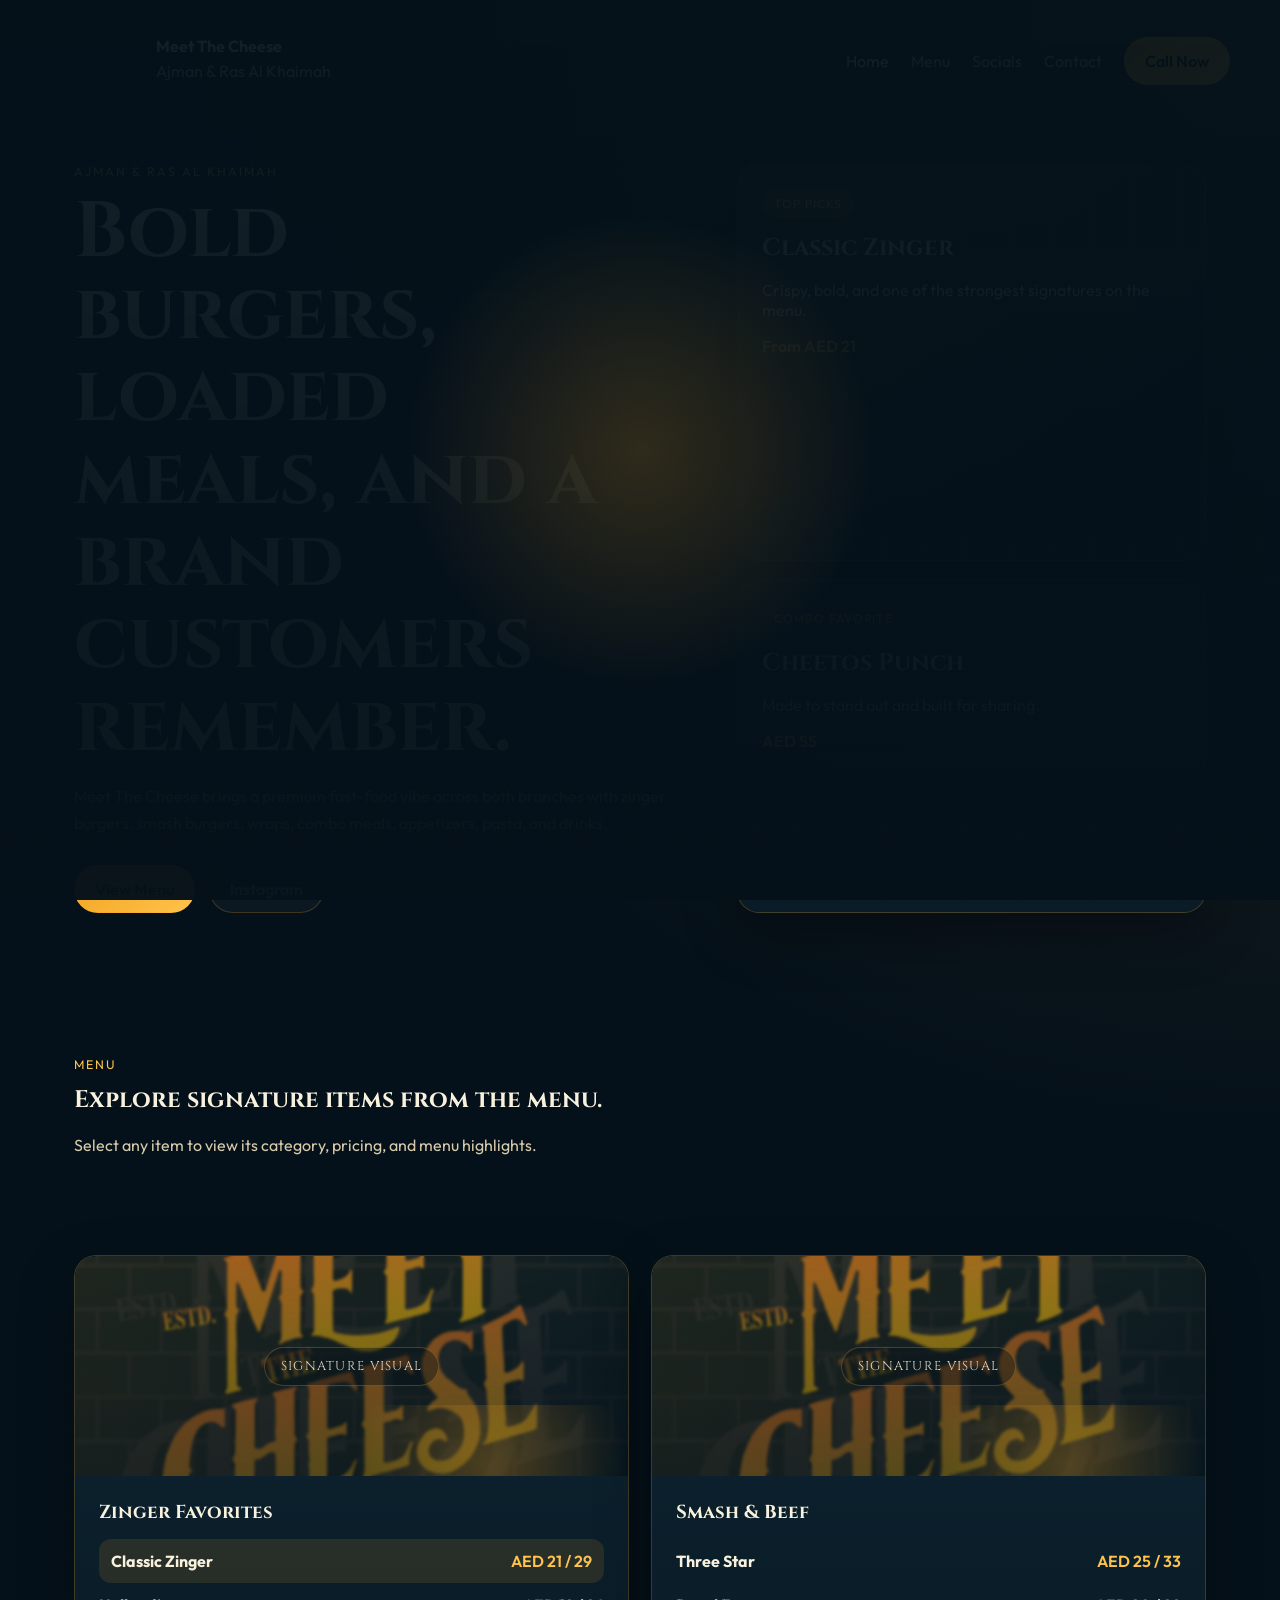
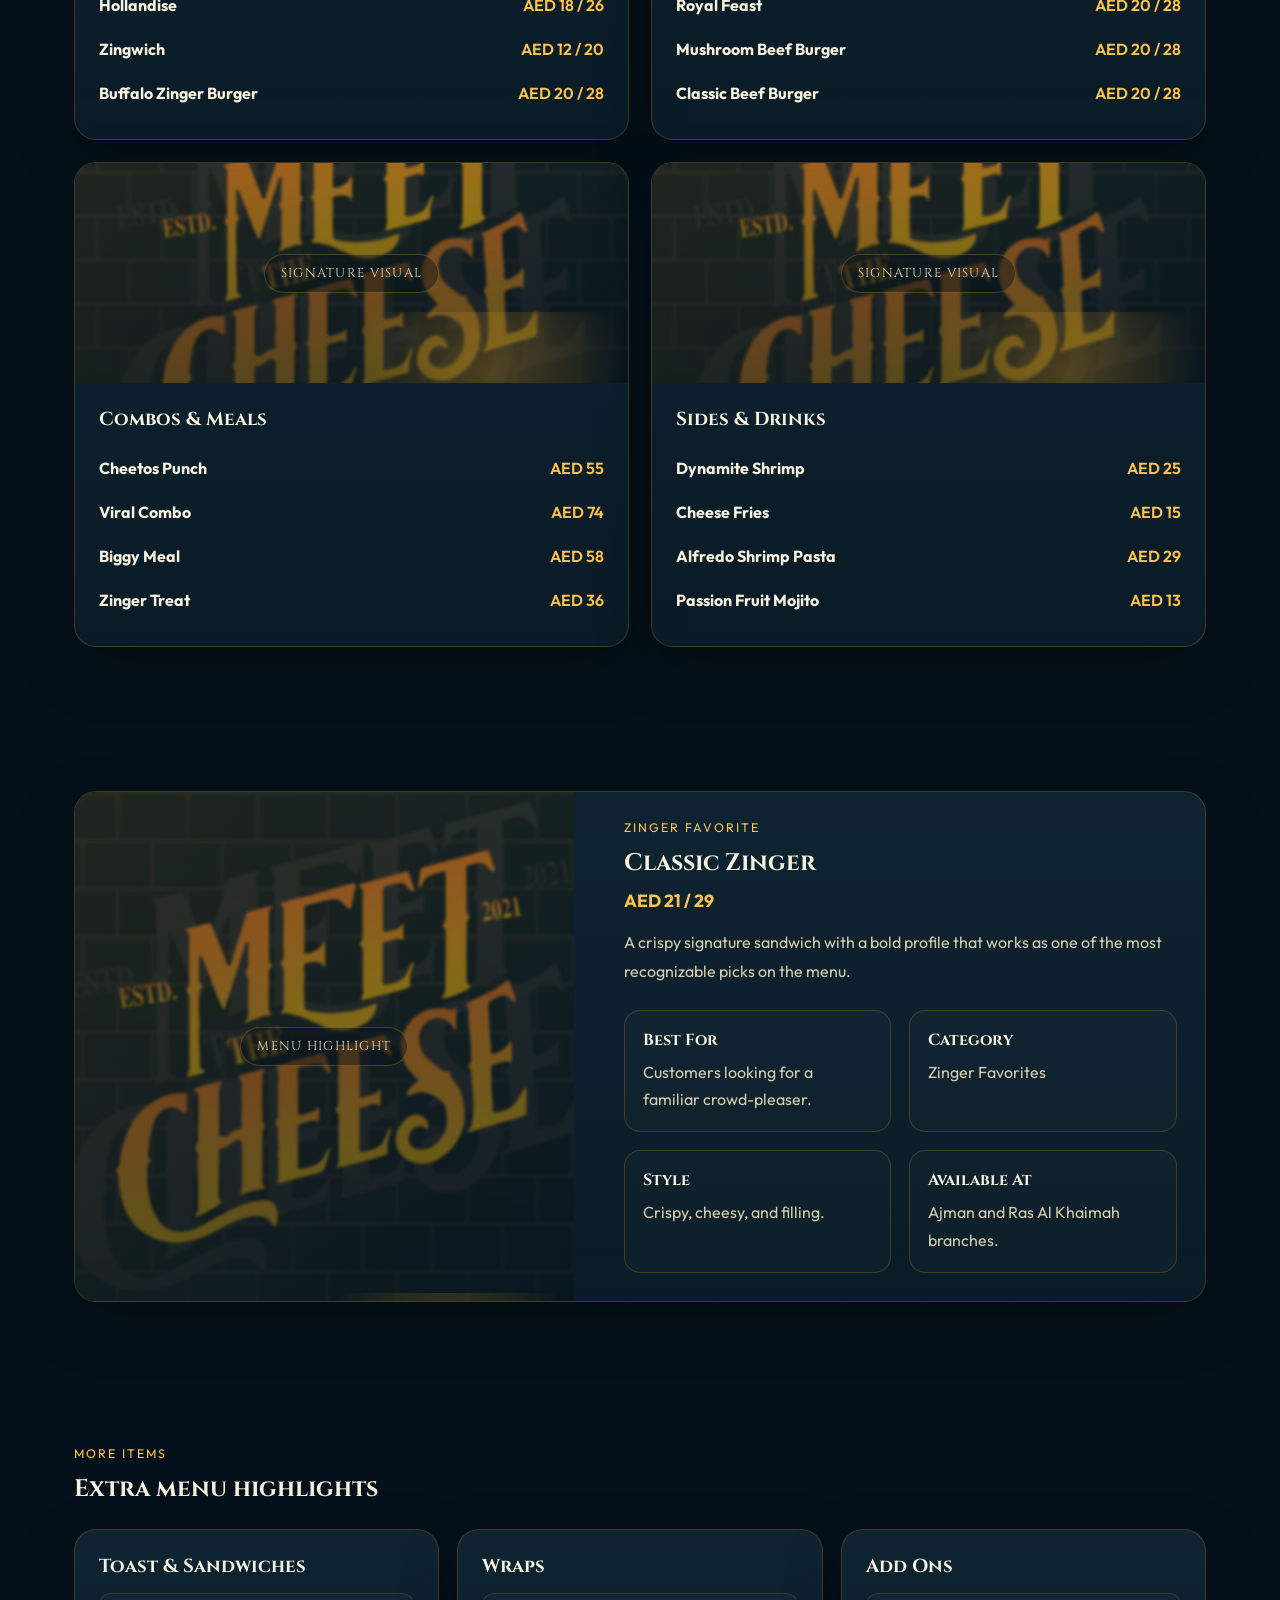
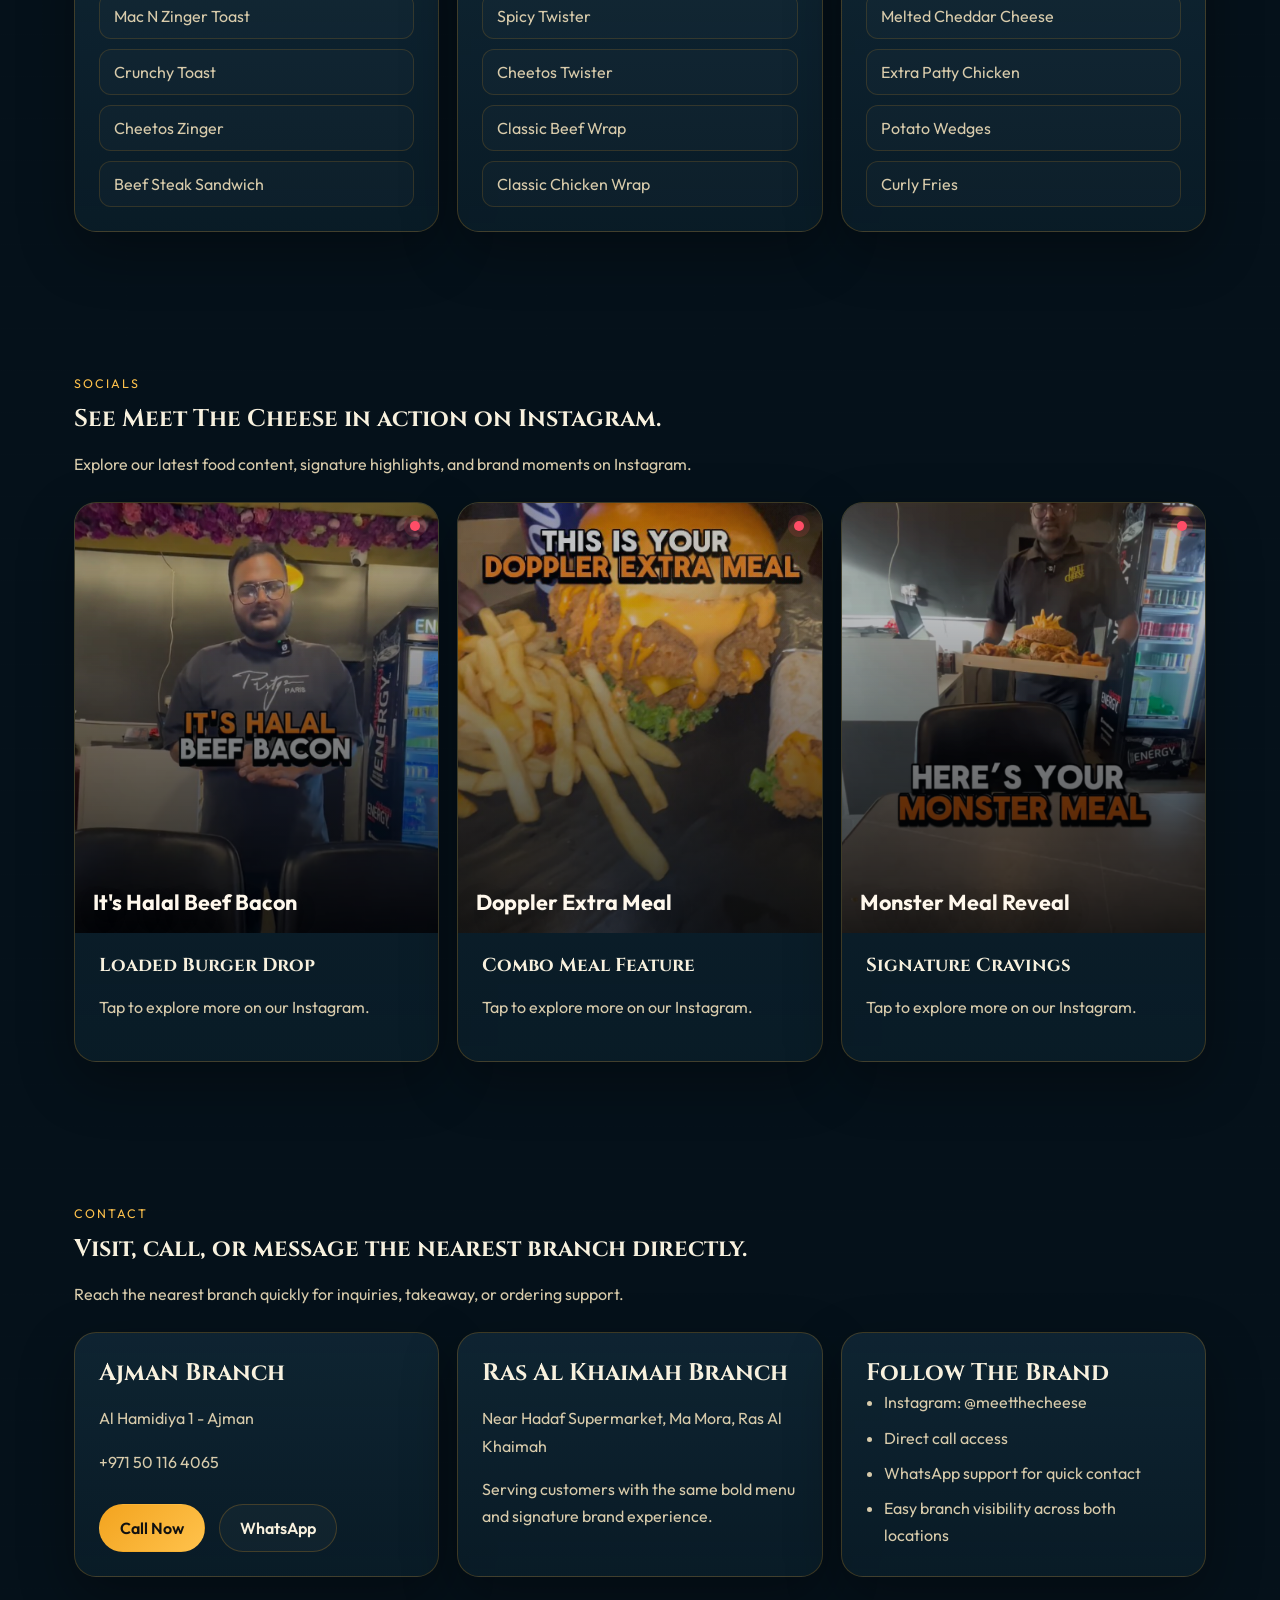
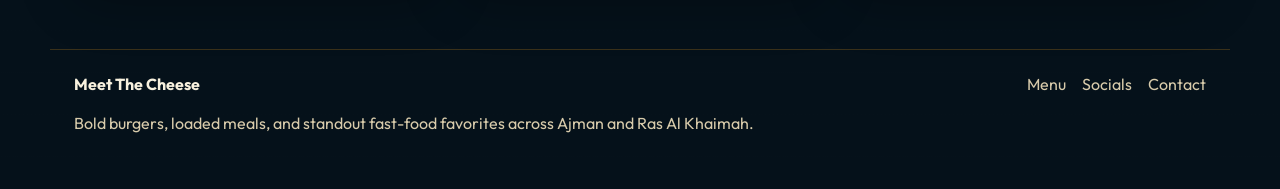
==== index.html @ aceb75d1 "Create Meet The Cheese website concept" ====
<!DOCTYPE html>
<html lang="en">
<head>
    <meta charset="UTF-8">
    <meta name="viewport" content="width=device-width, initial-scale=1.0">
    <title>Meet The Cheese</title>
    <meta name="description" content="Meet The Cheese serves burgers, wraps, combo meals, fries, pasta, and drinks with bold flavor across Ajman and Ras Al Khaimah.">
    <link rel="preconnect" href="https://fonts.googleapis.com">
    <link rel="preconnect" href="https://fonts.gstatic.com" crossorigin>
    <link href="https://fonts.googleapis.com/css2?family=Cinzel:wght@500;600;700&family=Outfit:wght@300;400;500;600;700&display=swap" rel="stylesheet">
    <link rel="stylesheet" href="styles.css">
</head>
<body class="has-intro">
    <div class="intro-overlay" id="intro-overlay" aria-hidden="true">
        <div class="intro-logo-wrap">
            <img src="Images/Logo.png" alt="Meet The Cheese logo animation" class="intro-logo">
            <div class="intro-glow"></div>
        </div>
    </div>

    <header class="site-header" id="home">
        <nav class="navbar">
            <a class="brand" href="#home" aria-label="Meet The Cheese home">
                <span class="brand-logo-image-wrap">
                    <img src="Images/Logo.png" alt="Meet The Cheese" class="brand-logo-image" id="nav-logo">
                </span>
                <span class="brand-copy">
                    <strong>Meet The Cheese</strong>
                    <span>Ajman & Ras Al Khaimah</span>
                </span>
            </a>

            <button class="menu-toggle" type="button" aria-label="Toggle navigation" aria-expanded="false">
                <span></span>
                <span></span>
                <span></span>
            </button>

            <div class="nav-links">
                <a class="active" href="#home">Home</a>
                <a href="#menu">Menu</a>
                <a href="#socials">Socials</a>
                <a href="#contact">Contact</a>
                <a class="btn btn-small" href="tel:+971501164065">Call Now</a>
            </div>
        </nav>
    </header>

    <main>
        <section class="hero-section page-shell">
            <div class="hero-copy-block">
                <p class="eyebrow">Ajman & Ras Al Khaimah</p>
                <h1>Bold burgers, loaded meals, and a brand customers remember.</h1>
                <p class="lead-text">
                    Meet The Cheese brings a premium fast-food vibe across both branches with zinger burgers, smash burgers, wraps,
                    combo meals, appetizers, pasta, and drinks.
                </p>
                <div class="hero-actions">
                    <a class="btn btn-primary" href="#menu">View Menu</a>
                    <a class="btn btn-secondary" href="https://www.instagram.com/meetthecheese/" target="_blank" rel="noopener">Instagram</a>
                </div>
            </div>
            <div class="hero-spotlight">
                <article class="spotlight-card featured">
                    <span class="chip">Top Picks</span>
                    <h2>Classic Zinger</h2>
                    <p>Crispy, bold, and one of the strongest signatures on the menu.</p>
                    <strong>From AED 21</strong>
                </article>
                <article class="spotlight-card">
                    <span class="chip">Combo Favorite</span>
                    <h2>Cheetos Punch</h2>
                    <p>Made to stand out and built for sharing.</p>
                    <strong>AED 55</strong>
                </article>
            </div>
        </section>

        <section class="content-section page-shell" id="menu">
            <div class="section-heading">
                <p class="eyebrow">Menu</p>
                <h2>Explore signature items from the menu.</h2>
                <p class="lead-text short">Select any item to view its category, pricing, and menu highlights.</p>
            </div>

            <div class="menu-grid-visual">
                <article class="menu-visual-card visual-zinger">
                    <div class="image-slot"><span>Signature visual</span></div>
                    <div class="menu-card-body">
                        <h3>Zinger Favorites</h3>
                        <button class="menu-row menu-trigger active" type="button" data-item="classic-zinger"><strong>Classic Zinger</strong><span>AED 21 / 29</span></button>
                        <button class="menu-row menu-trigger" type="button" data-item="hollandise"><strong>Hollandise</strong><span>AED 18 / 26</span></button>
                        <button class="menu-row menu-trigger" type="button" data-item="zingwich"><strong>Zingwich</strong><span>AED 12 / 20</span></button>
                        <button class="menu-row menu-trigger" type="button" data-item="buffalo-zinger-burger"><strong>Buffalo Zinger Burger</strong><span>AED 20 / 28</span></button>
                    </div>
                </article>

                <article class="menu-visual-card visual-beef">
                    <div class="image-slot"><span>Signature visual</span></div>
                    <div class="menu-card-body">
                        <h3>Smash & Beef</h3>
                        <button class="menu-row menu-trigger" type="button" data-item="three-star"><strong>Three Star</strong><span>AED 25 / 33</span></button>
                        <button class="menu-row menu-trigger" type="button" data-item="royal-feast"><strong>Royal Feast</strong><span>AED 20 / 28</span></button>
                        <button class="menu-row menu-trigger" type="button" data-item="mushroom-beef-burger"><strong>Mushroom Beef Burger</strong><span>AED 20 / 28</span></button>
                        <button class="menu-row menu-trigger" type="button" data-item="classic-beef-burger"><strong>Classic Beef Burger</strong><span>AED 20 / 28</span></button>
                    </div>
                </article>

                <article class="menu-visual-card visual-combo">
                    <div class="image-slot"><span>Signature visual</span></div>
                    <div class="menu-card-body">
                        <h3>Combos & Meals</h3>
                        <button class="menu-row menu-trigger" type="button" data-item="cheetos-punch"><strong>Cheetos Punch</strong><span>AED 55</span></button>
                        <button class="menu-row menu-trigger" type="button" data-item="viral-combo"><strong>Viral Combo</strong><span>AED 74</span></button>
                        <button class="menu-row menu-trigger" type="button" data-item="biggy-meal"><strong>Biggy Meal</strong><span>AED 58</span></button>
                        <button class="menu-row menu-trigger" type="button" data-item="zinger-treat"><strong>Zinger Treat</strong><span>AED 36</span></button>
                    </div>
                </article>

                <article class="menu-visual-card visual-sides">
                    <div class="image-slot"><span>Signature visual</span></div>
                    <div class="menu-card-body">
                        <h3>Sides & Drinks</h3>
                        <button class="menu-row menu-trigger" type="button" data-item="dynamite-shrimp"><strong>Dynamite Shrimp</strong><span>AED 25</span></button>
                        <button class="menu-row menu-trigger" type="button" data-item="cheese-fries"><strong>Cheese Fries</strong><span>AED 15</span></button>
                        <button class="menu-row menu-trigger" type="button" data-item="alfredo-shrimp-pasta"><strong>Alfredo Shrimp Pasta</strong><span>AED 29</span></button>
                        <button class="menu-row menu-trigger" type="button" data-item="passion-fruit-mojito"><strong>Passion Fruit Mojito</strong><span>AED 13</span></button>
                    </div>
                </article>
            </div>
        </section>

        <section class="item-detail-section" id="item-detail-section">
            <div class="item-detail-panel">
                <div class="item-detail-visual">
                    <div class="image-slot image-slot-large"><span>Menu highlight</span></div>
                </div>
                <div class="item-detail-copy">
                    <p class="eyebrow" id="detail-category">Zinger Favorite</p>
                    <h2 id="detail-name">Classic Zinger</h2>
                    <p class="detail-price" id="detail-price">AED 21 / 29</p>
                    <p class="detail-description" id="detail-description">A crispy signature sandwich with a bold profile that works as one of the most recognizable picks on the menu.</p>
                    <div class="detail-meta-grid">
                        <article>
                            <h3>Best For</h3>
                            <p id="detail-best-for">Customers looking for a familiar crowd-pleaser.</p>
                        </article>
                        <article>
                            <h3>Category</h3>
                            <p id="detail-group">Zinger Favorites</p>
                        </article>
                        <article>
                            <h3>Style</h3>
                            <p id="detail-style">Crispy, cheesy, and filling.</p>
                        </article>
                        <article>
                            <h3>Available At</h3>
                            <p>Ajman and Ras Al Khaimah branches.</p>
                        </article>
                    </div>
                </div>
            </div>
        </section>

        <section class="content-section page-shell">
            <div class="section-heading">
                <p class="eyebrow">More Items</p>
                <h2>Extra menu highlights</h2>
            </div>
            <div class="feature-grid more-items-grid">
                <article class="info-card interactive-card">
                    <h3>Toast & Sandwiches</h3>
                    <div class="more-item-list">
                        <button class="menu-link-trigger" type="button" data-item="mac-n-zinger-toast">Mac N Zinger Toast</button>
                        <button class="menu-link-trigger" type="button" data-item="crunchy-toast">Crunchy Toast</button>
                        <button class="menu-link-trigger" type="button" data-item="cheetos-zinger">Cheetos Zinger</button>
                        <button class="menu-link-trigger" type="button" data-item="beef-steak-sandwich">Beef Steak Sandwich</button>
                    </div>
                </article>
                <article class="info-card interactive-card">
                    <h3>Wraps</h3>
                    <div class="more-item-list">
                        <button class="menu-link-trigger" type="button" data-item="spicy-twister">Spicy Twister</button>
                        <button class="menu-link-trigger" type="button" data-item="cheetos-twister">Cheetos Twister</button>
                        <button class="menu-link-trigger" type="button" data-item="classic-beef-wrap">Classic Beef Wrap</button>
                        <button class="menu-link-trigger" type="button" data-item="classic-chicken-wrap">Classic Chicken Wrap</button>
                    </div>
                </article>
                <article class="info-card interactive-card">
                    <h3>Add Ons</h3>
                    <div class="more-item-list">
                        <button class="menu-link-trigger" type="button" data-item="melted-cheddar-cheese">Melted Cheddar Cheese</button>
                        <button class="menu-link-trigger" type="button" data-item="extra-patty-chicken">Extra Patty Chicken</button>
                        <button class="menu-link-trigger" type="button" data-item="potato-wedges">Potato Wedges</button>
                        <button class="menu-link-trigger" type="button" data-item="curly-fries">Curly Fries</button>
                    </div>
                </article>
            </div>
        </section>

        <section class="content-section page-shell" id="socials">
            <div class="section-heading">
                <p class="eyebrow">Socials</p>
                <h2>See Meet The Cheese in action on Instagram.</h2>
                <p class="lead-text short">Explore our latest food content, signature highlights, and brand moments on Instagram.</p>
            </div>
            <div class="feature-grid reel-grid">
                <a class="info-card reel-card" href="https://www.instagram.com/meetthecheese/" target="_blank" rel="noopener" aria-label="Open Meet The Cheese Instagram highlight 1">
                    <div class="reel-thumb reel-one">
                        <div class="reel-overlay-meta">
                            <strong>It&apos;s Halal Beef Bacon</strong>
                        </div>
                    </div>
                    <h3>Loaded Burger Drop</h3>
                    <p>Tap to explore more on our Instagram.</p>
                </a>
                <a class="info-card reel-card" href="https://www.instagram.com/meetthecheese/" target="_blank" rel="noopener" aria-label="Open Meet The Cheese Instagram highlight 2">
                    <div class="reel-thumb reel-two">
                        <div class="reel-overlay-meta">
                            <strong>Doppler Extra Meal</strong>
                        </div>
                    </div>
                    <h3>Combo Meal Feature</h3>
                    <p>Tap to explore more on our Instagram.</p>
                </a>
                <a class="info-card reel-card" href="https://www.instagram.com/meetthecheese/" target="_blank" rel="noopener" aria-label="Open Meet The Cheese Instagram highlight 3">
                    <div class="reel-thumb reel-three">
                        <div class="reel-overlay-meta">
                            <strong>Monster Meal Reveal</strong>
                        </div>
                    </div>
                    <h3>Signature Cravings</h3>
                    <p>Tap to explore more on our Instagram.</p>
                </a>
            </div>
        </section>

        <section class="content-section page-shell" id="contact">
            <div class="section-heading">
                <p class="eyebrow">Contact</p>
                <h2>Visit, call, or message the nearest branch directly.</h2>
                <p class="lead-text short">Reach the nearest branch quickly for inquiries, takeaway, or ordering support.</p>
            </div>
            <div class="feature-grid contact-grid-cards">
                <article class="info-card large-card">
                    <h2>Ajman Branch</h2>
                    <p>Al Hamidiya 1 - Ajman</p>
                    <p><a href="tel:+971501164065">+971 50 116 4065</a></p>
                    <div class="hero-actions">
                        <a class="btn btn-primary" href="tel:+971501164065">Call Now</a>
                        <a class="btn btn-secondary" href="https://wa.me/971501164065" target="_blank" rel="noopener">WhatsApp</a>
                    </div>
                </article>
                <article class="info-card large-card">
                    <h2>Ras Al Khaimah Branch</h2>
                    <p>Near Hadaf Supermarket, Ma Mora, Ras Al Khaimah</p>
                    <p>Serving customers with the same bold menu and signature brand experience.</p>
                </article>
                <article class="info-card large-card">
                    <h2>Follow The Brand</h2>
                    <ul class="clean-list">
                        <li><a href="https://www.instagram.com/meetthecheese/" target="_blank" rel="noopener">Instagram: @meetthecheese</a></li>
                        <li>Direct call access</li>
                        <li>WhatsApp support for quick contact</li>
                        <li>Easy branch visibility across both locations</li>
                    </ul>
                </article>
            </div>
        </section>
    </main>

    <footer class="site-footer page-shell">
        <div>
            <strong>Meet The Cheese</strong>
            <p>Bold burgers, loaded meals, and standout fast-food favorites across Ajman and Ras Al Khaimah.</p>
        </div>
        <div class="footer-links">
            <a href="#menu">Menu</a>
            <a href="#socials">Socials</a>
            <a href="#contact">Contact</a>
        </div>
    </footer>

    <script src="script.js"></script>
</body>
</html>
---- styles.css ----
:root {
    --bg: #05111a;
    --bg-soft: #0c1d28;
    --panel: rgba(10, 29, 40, 0.88);
    --panel-strong: rgba(15, 37, 51, 0.95);
    --text: #f8f1de;
    --muted: #d8cbab;
    --gold: #f3a41f;
    --gold-strong: #ffc24c;
    --line: rgba(243, 164, 31, 0.22);
    --shadow: 0 20px 56px rgba(0, 0, 0, 0.32);
    --radius-lg: 22px;
    --radius-md: 16px;
    --max-width: 1180px;
}

* { box-sizing: border-box; }
html { scroll-behavior: smooth; }
body {
    margin: 0;
    font-family: 'Outfit', sans-serif;
    color: var(--text);
    background:
        radial-gradient(circle at top right, rgba(243, 164, 31, 0.14), transparent 22%),
        linear-gradient(rgba(5, 17, 26, 0.95), rgba(5, 17, 26, 0.98)),
        linear-gradient(90deg, rgba(255,255,255,0.04) 1px, transparent 1px),
        linear-gradient(rgba(255,255,255,0.04) 1px, transparent 1px);
    background-size: auto, auto, 42px 42px, 42px 42px;
    background-color: var(--bg);
}

a { color: inherit; text-decoration: none; }

.site-header,
.page-shell,
.site-footer {
    padding-left: 24px;
    padding-right: 24px;
}

.navbar,
.site-footer,
.hero-section,
.content-section,
.page-main,
.page-hero,
.two-column-grid,
.menu-grid-visual,
.feature-grid,
.category-grid,
.contact-grid-cards {
    max-width: var(--max-width);
    margin: 0 auto;
}

.navbar {
    display: flex;
    align-items: center;
    justify-content: space-between;
    gap: 20px;
    padding-top: 22px;
}

.brand {
    display: flex;
    align-items: center;
    gap: 14px;
}

.brand-badge-unused {
    width: 58px;
    height: 58px;
    border-radius: 16px;
    display: grid;
    place-items: center;
    background: linear-gradient(135deg, var(--gold), var(--gold-strong));
    color: #111;
    font-family: 'Cinzel', serif;
    font-weight: 700;
    letter-spacing: 0.06em;
    box-shadow: var(--shadow);
}

.brand-copy {
    display: flex;
    flex-direction: column;
    gap: 2px;
}

.brand-copy strong { font-size: 1rem; }
.brand-copy span,
.lead-text,
.info-card p,
.category-card p,
.menu-row,
.site-footer p,
.clean-list li {
    color: var(--muted);
    line-height: 1.7;
}

.nav-links {
    display: flex;
    align-items: center;
    gap: 22px;
}

.nav-links a:not(.btn) { color: var(--muted); }
.nav-links a.active,
.nav-links a:hover,
.nav-links a:focus-visible { color: var(--text); }

.menu-toggle {
    display: none;
    border: 0;
    background: transparent;
    padding: 0;
    cursor: pointer;
}

.menu-toggle span {
    display: block;
    width: 26px;
    height: 2px;
    margin: 5px 0;
    background: var(--text);
}

.btn {
    display: inline-flex;
    align-items: center;
    justify-content: center;
    min-height: 48px;
    padding: 0 20px;
    border-radius: 999px;
    border: 1px solid transparent;
    font-weight: 600;
    transition: transform 0.2s ease, background-color 0.2s ease, border-color 0.2s ease;
}

.btn:hover,
.btn:focus-visible { transform: translateY(-2px); }
.btn-primary,
.btn-small {
    background: linear-gradient(135deg, var(--gold), var(--gold-strong));
    color: #111;
}
.btn-secondary {
    background: rgba(255,255,255,0.03);
    border-color: var(--line);
}

.eyebrow {
    margin: 0 0 12px;
    color: var(--gold-strong);
    letter-spacing: 0.16em;
    text-transform: uppercase;
    font-size: 0.78rem;
}

h1, h2, h3 {
    margin: 0;
    font-family: 'Cinzel', serif;
}

.hero-section {
    display: grid;
    grid-template-columns: 1.15fr 0.85fr;
    gap: 28px;
    padding-top: 64px;
    padding-bottom: 72px;
}

.hero-copy-block h1,
.page-hero h1 {
    font-size: clamp(2.5rem, 7vw, 4.9rem);
    line-height: 1.05;
    max-width: 11ch;
}

.page-hero.compact h1 {
    font-size: clamp(2.2rem, 6vw, 3.8rem);
    max-width: 14ch;
}

.lead-text.short { max-width: 700px; }
.hero-actions {
    display: flex;
    gap: 14px;
    flex-wrap: wrap;
    margin-top: 28px;
}

.hero-spotlight {
    display: grid;
    gap: 18px;
}

.spotlight-card,
.info-card,
.category-card,
.menu-visual-card {
    border: 1px solid var(--line);
    background: linear-gradient(180deg, var(--panel-strong), var(--panel));
    border-radius: var(--radius-lg);
    box-shadow: var(--shadow);
}

.spotlight-card,
.info-card,
.category-card,
.menu-card-body {
    padding: 24px;
}

.spotlight-card.featured {
    min-height: 260px;
    background:
        linear-gradient(145deg, rgba(243, 164, 31, 0.16), rgba(10, 29, 40, 0.94)),
        linear-gradient(180deg, var(--panel-strong), var(--panel));
}

.spotlight-card strong,
.menu-row span { color: var(--gold-strong); }
.chip {
    display: inline-flex;
    padding: 7px 12px;
    margin-bottom: 14px;
    border-radius: 999px;
    background: rgba(243, 164, 31, 0.14);
    color: var(--gold-strong);
    font-size: 0.76rem;
    text-transform: uppercase;
    letter-spacing: 0.08em;
}

.content-section,
.page-main,
.page-hero,
.two-column-grid,
.menu-grid-visual {
    padding-top: 72px;
    padding-bottom: 72px;
}

.section-heading { margin-bottom: 24px; }
.feature-grid,
.category-grid,
.two-column-grid,
.contact-grid-cards {
    display: grid;
    gap: 18px;
}
.feature-grid { grid-template-columns: repeat(3, minmax(0, 1fr)); }
.category-grid { grid-template-columns: repeat(4, minmax(0, 1fr)); }
.two-column-grid { grid-template-columns: repeat(2, minmax(0, 1fr)); }
.contact-grid-cards { grid-template-columns: repeat(3, minmax(0, 1fr)); }

.large-card { min-height: 100%; }
.clean-list {
    margin: 0;
    padding-left: 18px;
}
.clean-list li + li { margin-top: 8px; }

.menu-grid-visual {
    display: grid;
    grid-template-columns: repeat(2, minmax(0, 1fr));
    gap: 22px;
}

.menu-visual-card {
    overflow: hidden;
    position: relative;
}

.image-slot {
    min-height: 220px;
    display: grid;
    place-items: center;
    position: relative;
    overflow: hidden;
    isolation: isolate;
    background:
        linear-gradient(rgba(5, 17, 26, 0.32), rgba(5, 17, 26, 0.55)),
        url("Images/Screenshot 2026-03-14 000859.png") center/cover no-repeat;
}

.image-slot::before {
    content: "";
    position: absolute;
    inset: 0;
    background:
        linear-gradient(145deg, rgba(243, 164, 31, 0.12), rgba(255,255,255,0.02)),
        linear-gradient(180deg, rgba(5, 17, 26, 0.10), rgba(5, 17, 26, 0.36));
    backdrop-filter: blur(1.5px);
}

.image-slot::after {
    content: "";
    position: absolute;
    inset: auto -12% -22% 38%;
    height: 120px;
    background: radial-gradient(circle, rgba(243, 164, 31, 0.28), transparent 65%);
}

.image-slot span {
    position: relative;
    z-index: 1;
    padding: 10px 16px;
    border: 1px solid rgba(255, 194, 76, 0.24);
    border-radius: 999px;
    background: rgba(5, 17, 26, 0.42);
    color: rgba(248, 241, 222, 0.9);
    font-family: 'Cinzel', serif;
    font-size: 0.8rem;
    letter-spacing: 0.1em;
    text-transform: uppercase;
}

.menu-card-body h3 { margin-bottom: 14px; }
.menu-row {
    display: flex;
    justify-content: space-between;
    gap: 14px;
    padding: 12px 0;
    border-bottom: 1px dashed rgba(243, 164, 31, 0.22);
}
.menu-row:last-child { border-bottom: 0; }
.menu-row strong { color: var(--text); }
.menu-row span { white-space: nowrap; font-weight: 600; }

.site-footer {
    display: flex;
    justify-content: space-between;
    gap: 24px;
    padding-top: 24px;
    padding-bottom: 36px;
    border-top: 1px solid var(--line);
}
.footer-links {
    display: flex;
    flex-wrap: wrap;
    gap: 16px;
    color: var(--muted);
}

.reel-card {
    display: block;
    overflow: hidden;
    transition: transform 0.2s ease, border-color 0.2s ease;
}

.reel-card:hover,
.reel-card:focus-visible {
    transform: translateY(-4px);
    border-color: rgba(243, 164, 31, 0.38);
    outline: none;
}

.reel-thumb {
    position: relative;
    min-height: 430px;
    margin: -24px -24px 20px;
    overflow: hidden;
    background:
        linear-gradient(rgba(5, 17, 26, 0.16), rgba(5, 17, 26, 0.38)),
        url("Images/Reel 1.png") center/cover no-repeat;
}

.reel-thumb::before {
    content: "";
    position: absolute;
    inset: 0;
    background:
        linear-gradient(180deg, rgba(0, 0, 0, 0.10), rgba(0, 0, 0, 0.04) 28%, rgba(0, 0, 0, 0.32) 55%, rgba(0, 0, 0, 0.68)),
        radial-gradient(circle at 72% 18%, rgba(255, 194, 76, 0.12), transparent 24%);
}

.reel-thumb::after {
    content: "";
    position: absolute;
    right: 18px;
    top: 18px;
    width: 10px;
    height: 10px;
    border-radius: 50%;
    background: #ff4d67;
    box-shadow: 0 0 0 6px rgba(255, 77, 103, 0.14);
}

.reel-thumb.reel-two {
    background:
        linear-gradient(rgba(5, 17, 26, 0.16), rgba(5, 17, 26, 0.38)),
        url("Images/Reel 2.png") center/cover no-repeat;
}

.reel-thumb.reel-three {
    background:
        linear-gradient(rgba(5, 17, 26, 0.16), rgba(5, 17, 26, 0.38)),
        url("Images/Reel 3.png") center/cover no-repeat;
}

.reel-overlay-meta {
    position: absolute;
    left: 18px;
    right: 18px;
    bottom: 18px;
    z-index: 1;
    display: grid;
    gap: 8px;
}

.reel-overlay-meta strong {
    font-size: 1.35rem;
    line-height: 1.15;
    color: #fff8ec;
    font-family: 'Outfit', sans-serif;
    font-weight: 700;
    text-shadow: 0 8px 20px rgba(0, 0, 0, 0.35);
}

.reel-card h3 {
    margin-bottom: 10px;
}

.reel-grid {
    align-items: stretch;
}

@media (max-width: 1080px) {
    .feature-grid,
    .category-grid,
    .contact-grid-cards,
    .menu-grid-visual { grid-template-columns: repeat(2, minmax(0, 1fr)); }
}

@media (max-width: 900px) {
    .hero-section,
    .two-column-grid { grid-template-columns: 1fr; }
    .menu-toggle { display: inline-block; }
    .navbar { position: relative; }
    .nav-links {
        position: absolute;
        top: calc(100% + 14px);
        left: 0;
        right: 0;
        display: none;
        flex-direction: column;
        align-items: flex-start;
        gap: 14px;
        padding: 18px;
        background: rgba(5, 17, 26, 0.98);
        border: 1px solid var(--line);
        border-radius: var(--radius-lg);
        box-shadow: var(--shadow);
        z-index: 20;
    }
    .nav-links.open { display: flex; }
}

@media (max-width: 640px) {
    .site-header,
    .page-shell,
    .site-footer { padding-left: 16px; padding-right: 16px; }
    .hero-section,
    .content-section,
    .page-main,
    .page-hero,
    .two-column-grid,
    .menu-grid-visual { padding-top: 56px; padding-bottom: 56px; }
    .brand-copy { display: none; }
    .feature-grid,
    .category-grid,
    .contact-grid-cards,
    .menu-grid-visual { grid-template-columns: 1fr; }
    .menu-row { flex-direction: column; }
    .menu-row span { white-space: normal; }
    .site-footer { flex-direction: column; }
}


.menu-trigger {
    width: 100%;
    border: 0;
    background: transparent;
    cursor: pointer;
    text-align: left;
    font: inherit;
}

.menu-trigger:hover,
.menu-trigger:focus-visible {
    background: rgba(243, 164, 31, 0.08);
    outline: none;
}

.menu-trigger.active {
    background: rgba(243, 164, 31, 0.12);
    border-radius: 12px;
    padding-left: 12px;
    padding-right: 12px;
}

.item-detail-section {
    max-width: var(--max-width);
    margin: 0 auto;
    padding: 0 24px 72px;
}

.item-detail-panel {
    display: grid;
    grid-template-columns: 0.9fr 1.1fr;
    gap: 22px;
    border: 1px solid var(--line);
    background: linear-gradient(180deg, var(--panel-strong), var(--panel));
    border-radius: var(--radius-lg);
    box-shadow: var(--shadow);
    overflow: hidden;
}

.item-detail-visual {
    min-height: 100%;
}

.image-slot-large {
    min-height: 100%;
    height: 100%;
}

.item-detail-copy {
    padding: 28px;
}

.detail-price {
    margin: 10px 0 16px;
    color: var(--gold-strong);
    font-size: 1.1rem;
    font-weight: 700;
}

.detail-description {
    color: var(--muted);
    line-height: 1.8;
    margin: 0 0 24px;
}

.detail-meta-grid {
    display: grid;
    grid-template-columns: repeat(2, minmax(0, 1fr));
    gap: 18px;
}

.detail-meta-grid article {
    padding: 18px;
    border: 1px solid var(--line);
    border-radius: var(--radius-md);
    background: rgba(255,255,255,0.02);
}

.detail-meta-grid h3 {
    margin-bottom: 8px;
    font-size: 1rem;
}

.detail-meta-grid p {
    margin: 0;
    color: var(--muted);
    line-height: 1.7;
}

@media (max-width: 900px) {
    .item-detail-panel {
        grid-template-columns: 1fr;
    }

    .item-detail-section {
        padding-left: 24px;
        padding-right: 24px;
    }
}

@media (max-width: 640px) {
    .item-detail-section {
        padding-left: 16px;
        padding-right: 16px;
        padding-bottom: 56px;
    }

    .detail-meta-grid {
        grid-template-columns: 1fr;
    }
}

.more-items-grid {
    align-items: stretch;
}

.interactive-card h3 {
    margin-bottom: 14px;
}

.more-item-list {
    display: grid;
    gap: 10px;
}

.menu-link-trigger {
    width: 100%;
    border: 1px solid rgba(243, 164, 31, 0.16);
    border-radius: 12px;
    background: rgba(255, 255, 255, 0.02);
    color: var(--muted);
    text-align: left;
    padding: 12px 14px;
    font: inherit;
    cursor: pointer;
    transition: background-color 0.2s ease, border-color 0.2s ease, transform 0.2s ease;
}

.menu-link-trigger:hover,
.menu-link-trigger:focus-visible {
    background: rgba(243, 164, 31, 0.08);
    border-color: rgba(243, 164, 31, 0.26);
    transform: translateY(-1px);
    outline: none;
}

body.has-intro {
    overflow-x: hidden;
}

body.intro-playing {
    overflow: hidden;
}

.intro-overlay {
    position: fixed;
    inset: 0;
    z-index: 9999;
    display: grid;
    place-items: center;
    background:
        radial-gradient(circle at center, rgba(243, 164, 31, 0.18), transparent 30%),
        linear-gradient(rgba(5, 17, 26, 0.94), rgba(5, 17, 26, 0.98)),
        linear-gradient(90deg, rgba(255,255,255,0.04) 1px, transparent 1px),
        linear-gradient(rgba(255,255,255,0.04) 1px, transparent 1px);
    background-size: auto, auto, 42px 42px, 42px 42px;
    opacity: 1;
    visibility: visible;
    transition: opacity 0.45s ease, visibility 0.45s ease;
}

.intro-overlay.is-hidden {
    opacity: 0;
    visibility: hidden;
}

.intro-logo-wrap {
    position: relative;
    width: min(72vw, 620px);
    animation: introShrink 2.4s ease forwards;
    transform-origin: center center;
}

.intro-logo {
    width: 100%;
    display: block;
    filter: drop-shadow(0 18px 42px rgba(0, 0, 0, 0.42));
    clip-path: inset(0 100% 0 0);
    animation: introReveal 1.3s ease forwards;
}

.intro-glow {
    position: absolute;
    inset: auto 12% -12% 12%;
    height: 80px;
    background: radial-gradient(circle, rgba(255, 194, 76, 0.34), transparent 65%);
    filter: blur(18px);
    opacity: 0;
    animation: introGlow 1.6s ease 0.4s forwards;
}

.brand-logo-image-wrap {
    width: 92px;
    display: flex;
    align-items: center;
    justify-content: center;
}

.brand-logo-image {
    width: 100%;
    height: auto;
    display: block;
    filter: drop-shadow(0 10px 18px rgba(0, 0, 0, 0.28));
}

@keyframes introReveal {
    0% {
        clip-path: inset(0 100% 0 0);
        opacity: 0.4;
    }
    100% {
        clip-path: inset(0 0 0 0);
        opacity: 1;
    }
}

@keyframes introGlow {
    0% {
        opacity: 0;
        transform: scale(0.8);
    }
    100% {
        opacity: 1;
        transform: scale(1);
    }
}

@keyframes introShrink {
    0% {
        transform: translate(0, 0) scale(1);
    }
    62% {
        transform: translate(0, 0) scale(1);
    }
    100% {
        transform: translate(calc(-50vw + 118px), calc(-42vh + 88px)) scale(0.16);
    }
}

@media (max-width: 640px) {
    .brand-logo-image-wrap {
        width: 74px;
    }

    @keyframes introShrink {
        0% {
            transform: translate(0, 0) scale(1);
        }
        62% {
            transform: translate(0, 0) scale(1);
        }
        100% {
            transform: translate(calc(-50vw + 72px), calc(-43vh + 76px)) scale(0.18);
        }
    }
}

body.intro-playing #nav-logo {
    opacity: 0;
}

.intro-logo-wrap {
    animation: none !important;
    transform-origin: center center;
    will-change: transform, opacity;
    transition: transform 0.95s cubic-bezier(0.22, 1, 0.36, 1), opacity 0.45s ease;
}

.intro-logo-wrap.is-moving {
    transform: translate(var(--intro-x, 0px), var(--intro-y, 0px)) scale(var(--intro-scale, 0.16));
}

.intro-logo {
    clip-path: inset(0 100% 0 0);
    opacity: 0.55;
}

.intro-logo.is-revealed {
    animation: introReveal 1.2s cubic-bezier(0.2, 0.8, 0.2, 1) forwards;
}

.intro-glow {
    opacity: 0;
    transform: scale(0.82);
    transition: opacity 0.6s ease, transform 0.6s ease;
    animation: none !important;
}

.intro-glow.is-visible {
    opacity: 1;
    transform: scale(1);
}

@keyframes introReveal {
    0% {
        clip-path: inset(0 100% 0 0);
        opacity: 0.35;
        transform: scale(0.98);
    }
    55% {
        clip-path: inset(0 18% 0 0);
        opacity: 0.9;
        transform: scale(1.01);
    }
    100% {
        clip-path: inset(0 0 0 0);
        opacity: 1;
        transform: scale(1);
    }
}
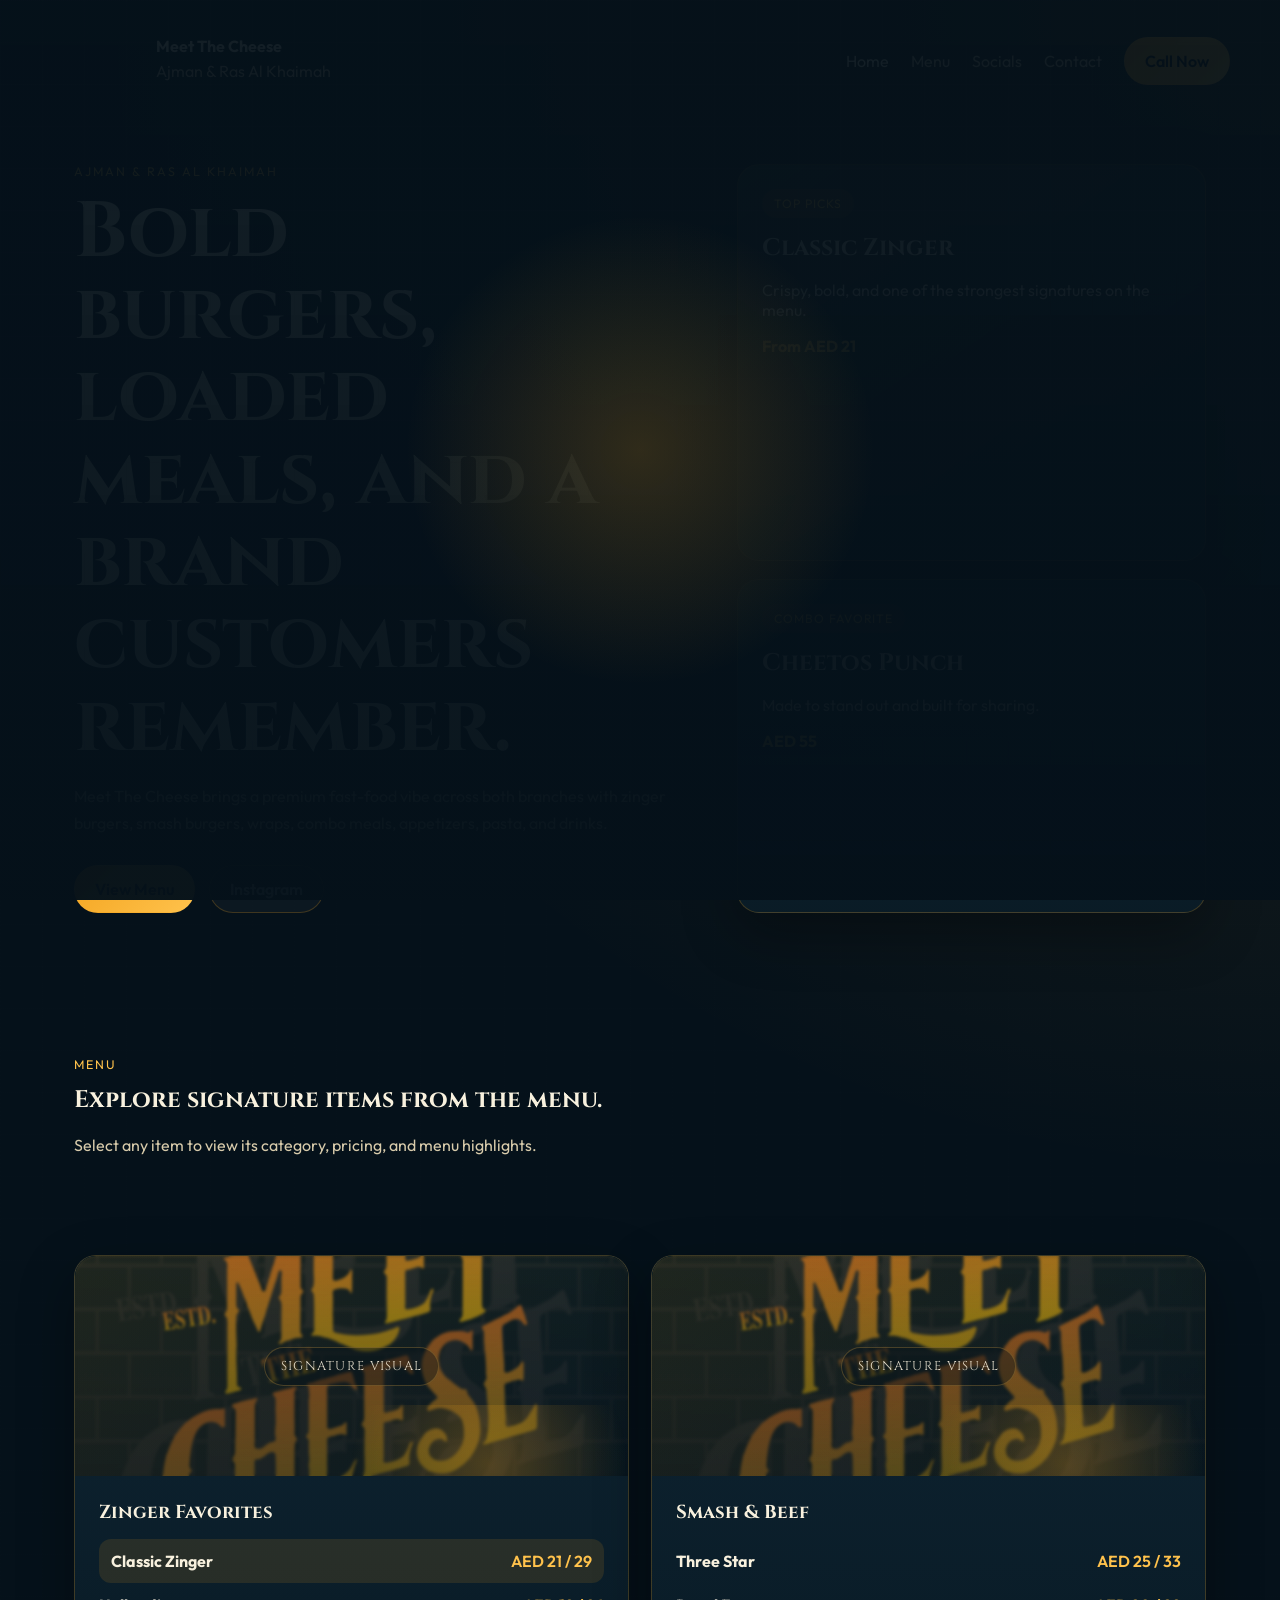
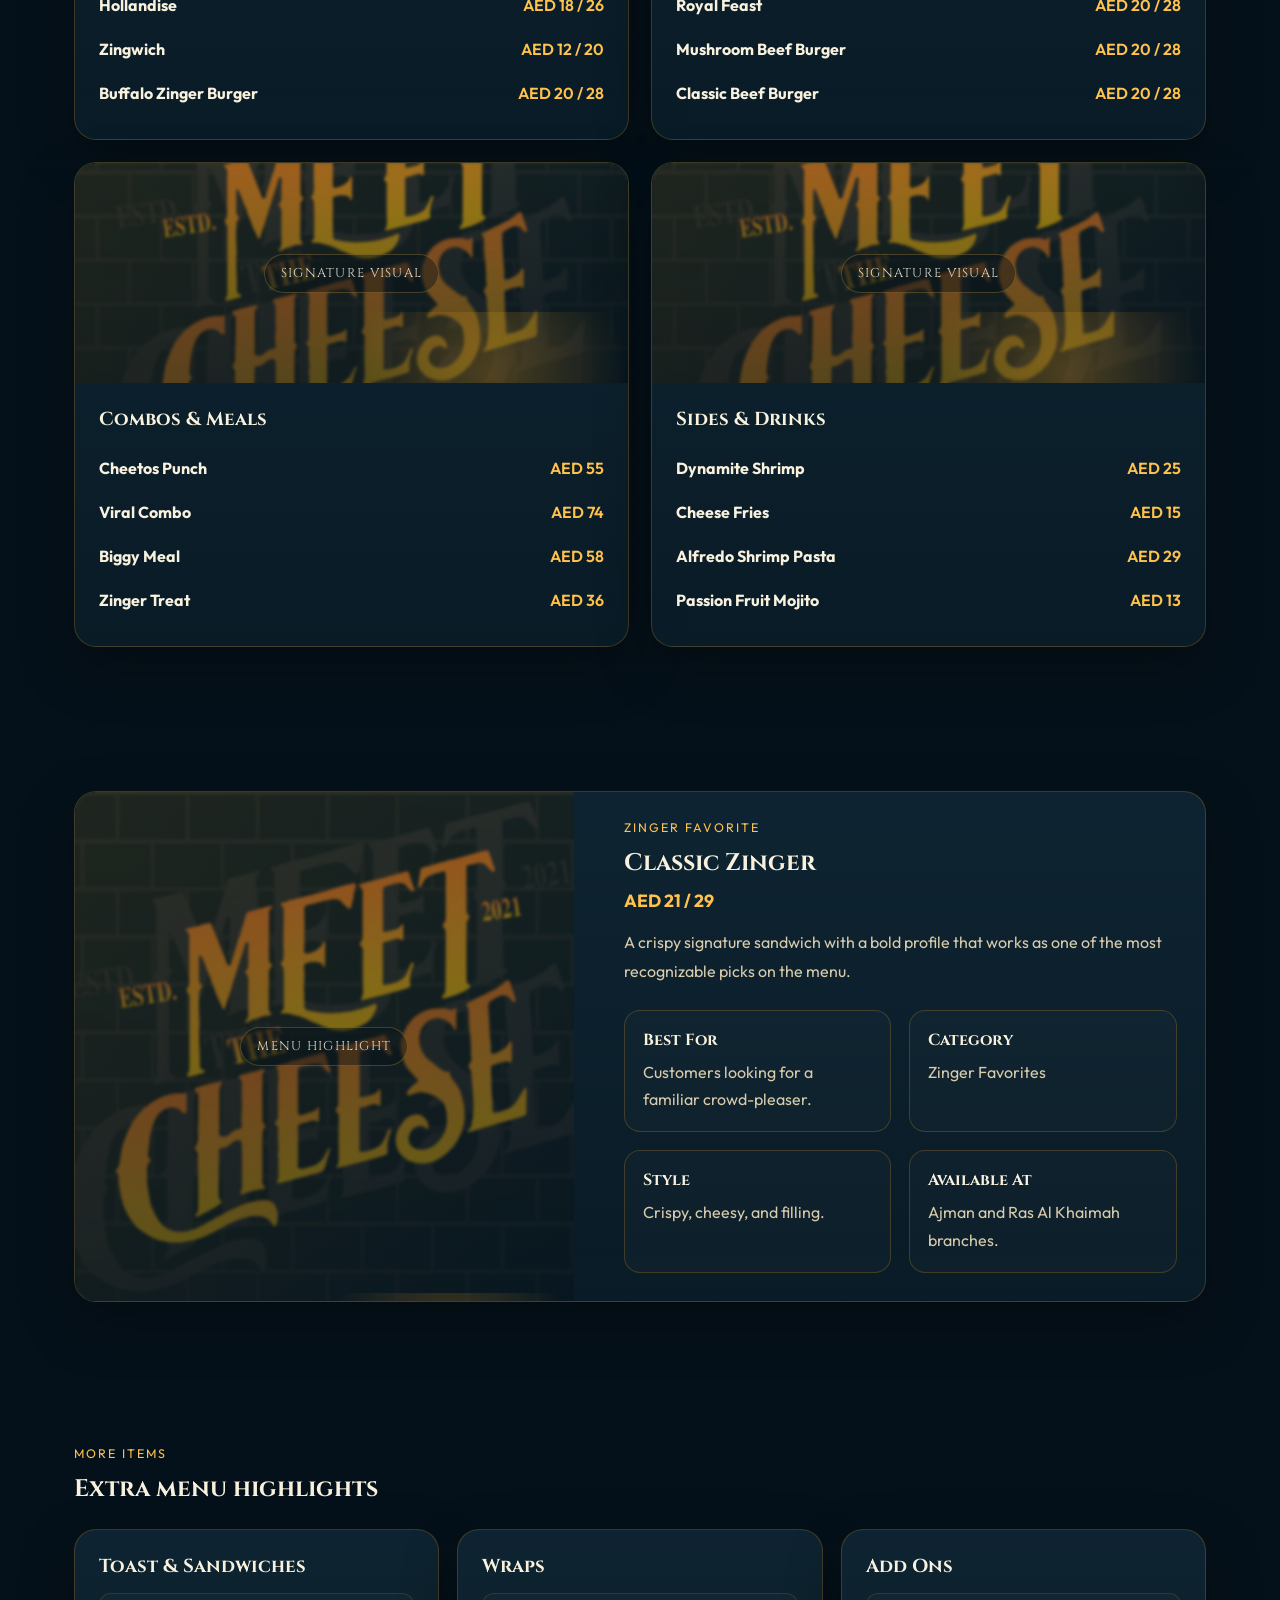
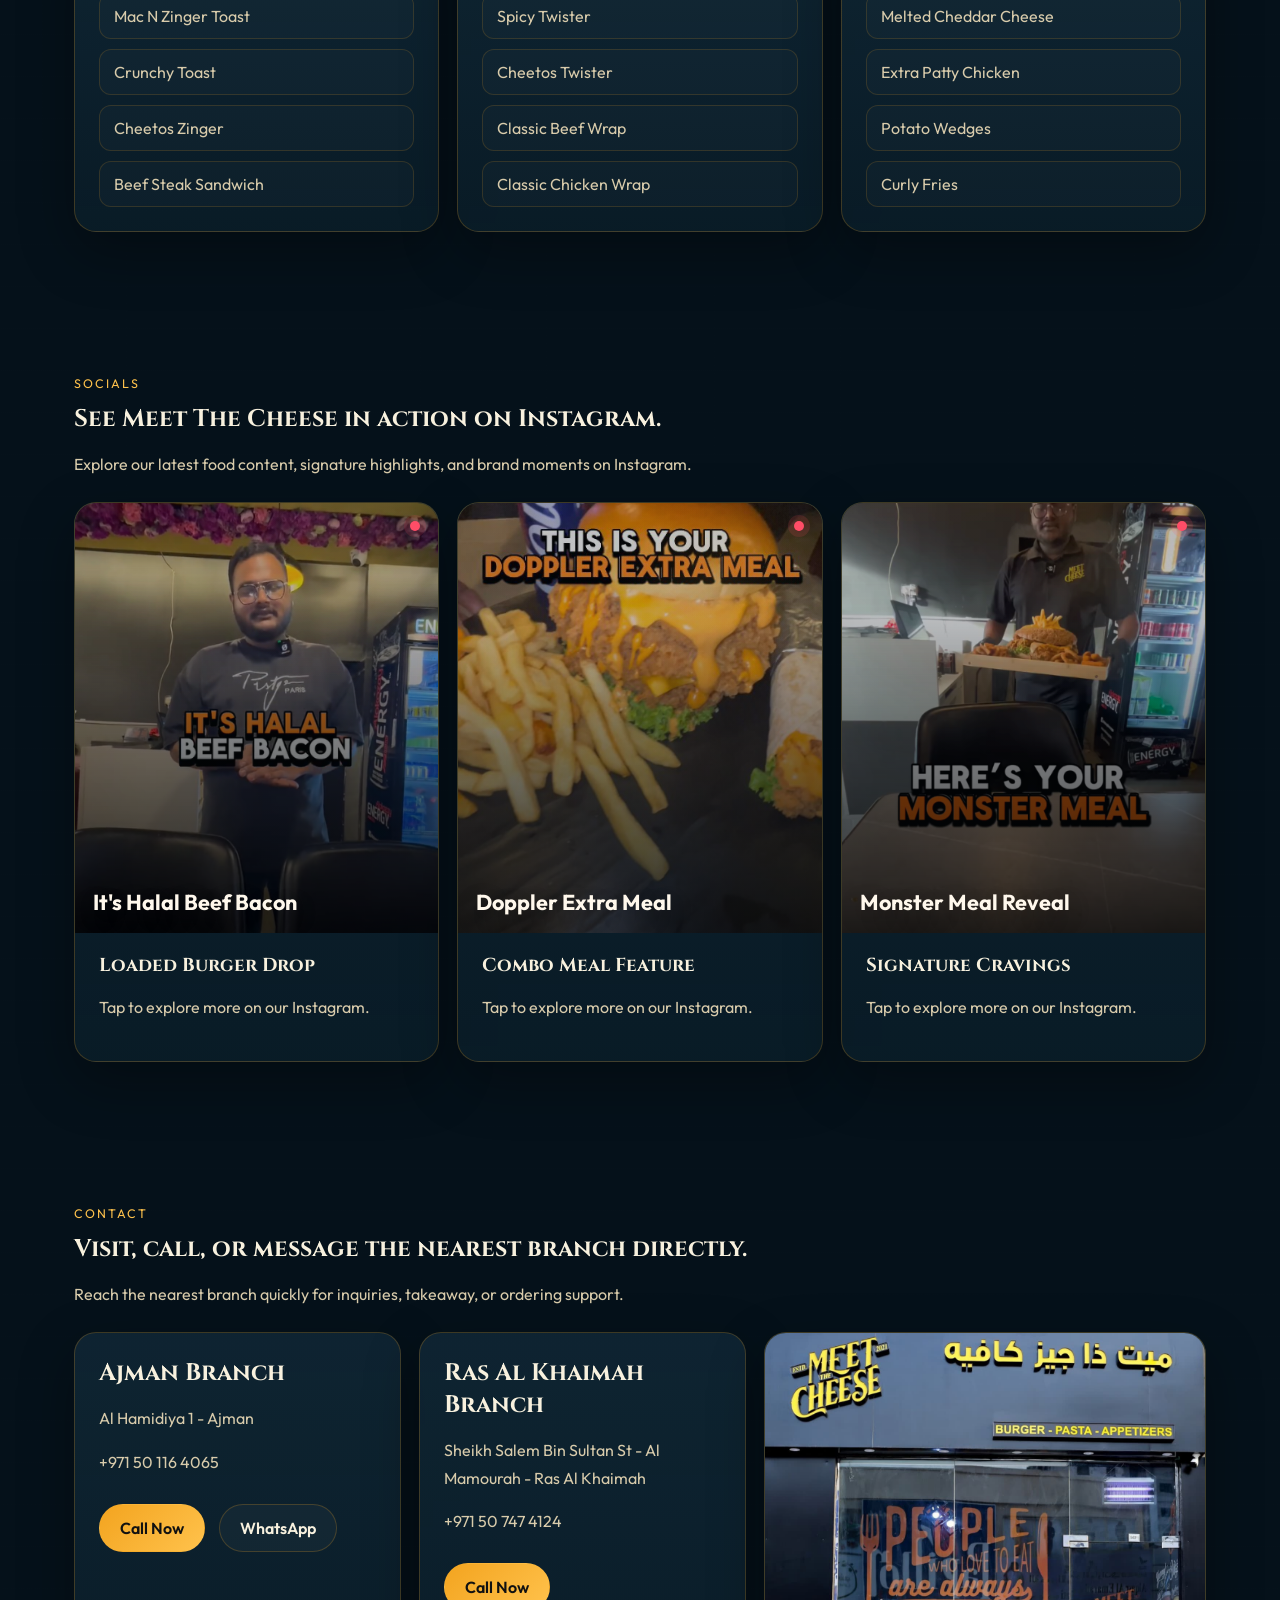
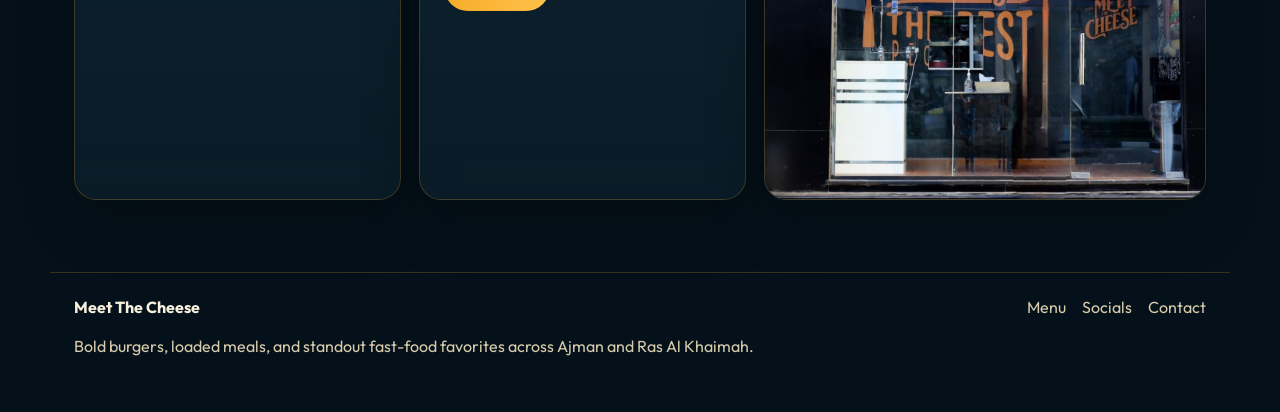
==== commit ececd3f9: "Update branch details and contact visuals" ====
--- a/index.html
+++ b/index.html
@@ -253,17 +253,14 @@
                 </article>
                 <article class="info-card large-card">
                     <h2>Ras Al Khaimah Branch</h2>
-                    <p>Near Hadaf Supermarket, Ma Mora, Ras Al Khaimah</p>
-                    <p>Serving customers with the same bold menu and signature brand experience.</p>
-                </article>
-                <article class="info-card large-card">
-                    <h2>Follow The Brand</h2>
-                    <ul class="clean-list">
-                        <li><a href="https://www.instagram.com/meetthecheese/" target="_blank" rel="noopener">Instagram: @meetthecheese</a></li>
-                        <li>Direct call access</li>
-                        <li>WhatsApp support for quick contact</li>
-                        <li>Easy branch visibility across both locations</li>
-                    </ul>
+                    <p>Sheikh Salem Bin Sultan St - Al Mamourah - Ras Al Khaimah</p>
+                    <p><a href="tel:+971507474124">+971 50 747 4124</a></p>
+                    <div class="hero-actions">
+                        <a class="btn btn-primary" href="tel:+971507474124">Call Now</a>
+                    </div>
+                </article>
+                <article class="info-card large-card location-card">
+                    <img src="Images/LOCATION.png" alt="Meet The Cheese branch location details" class="location-image">
                 </article>
             </div>
         </section>
--- a/styles.css
+++ b/styles.css
@@ -254,9 +254,26 @@
 .feature-grid { grid-template-columns: repeat(3, minmax(0, 1fr)); }
 .category-grid { grid-template-columns: repeat(4, minmax(0, 1fr)); }
 .two-column-grid { grid-template-columns: repeat(2, minmax(0, 1fr)); }
-.contact-grid-cards { grid-template-columns: repeat(3, minmax(0, 1fr)); }
+.contact-grid-cards { grid-template-columns: minmax(0, 1fr) minmax(0, 1fr) minmax(0, 1.35fr); }
 
 .large-card { min-height: 100%; }
+.location-card {
+    padding: 0;
+    overflow: hidden;
+    display: flex;
+    align-items: stretch;
+    justify-content: stretch;
+    min-height: 100%;
+}
+
+.location-image {
+    display: block;
+    width: 100%;
+    height: 100%;
+    min-height: 380px;
+    object-fit: cover;
+}
+
 .clean-list {
     margin: 0;
     padding-left: 18px;
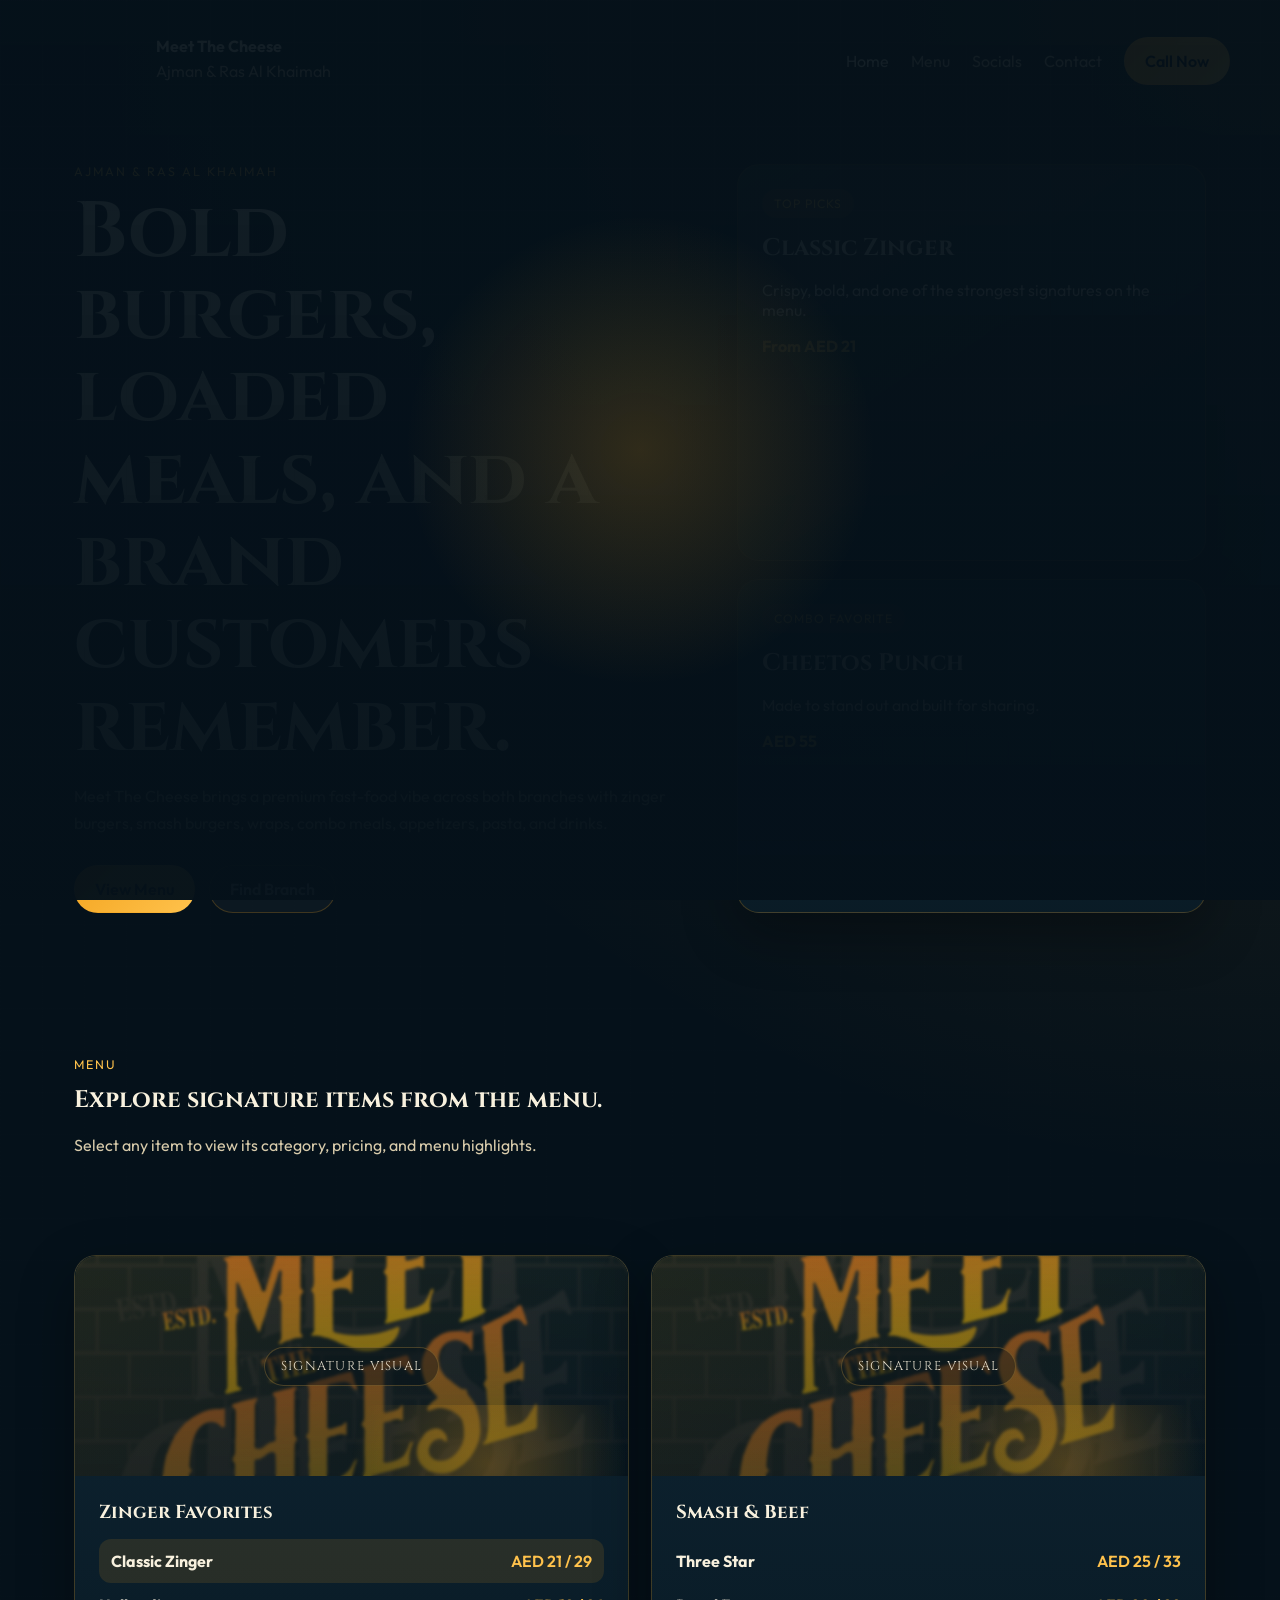
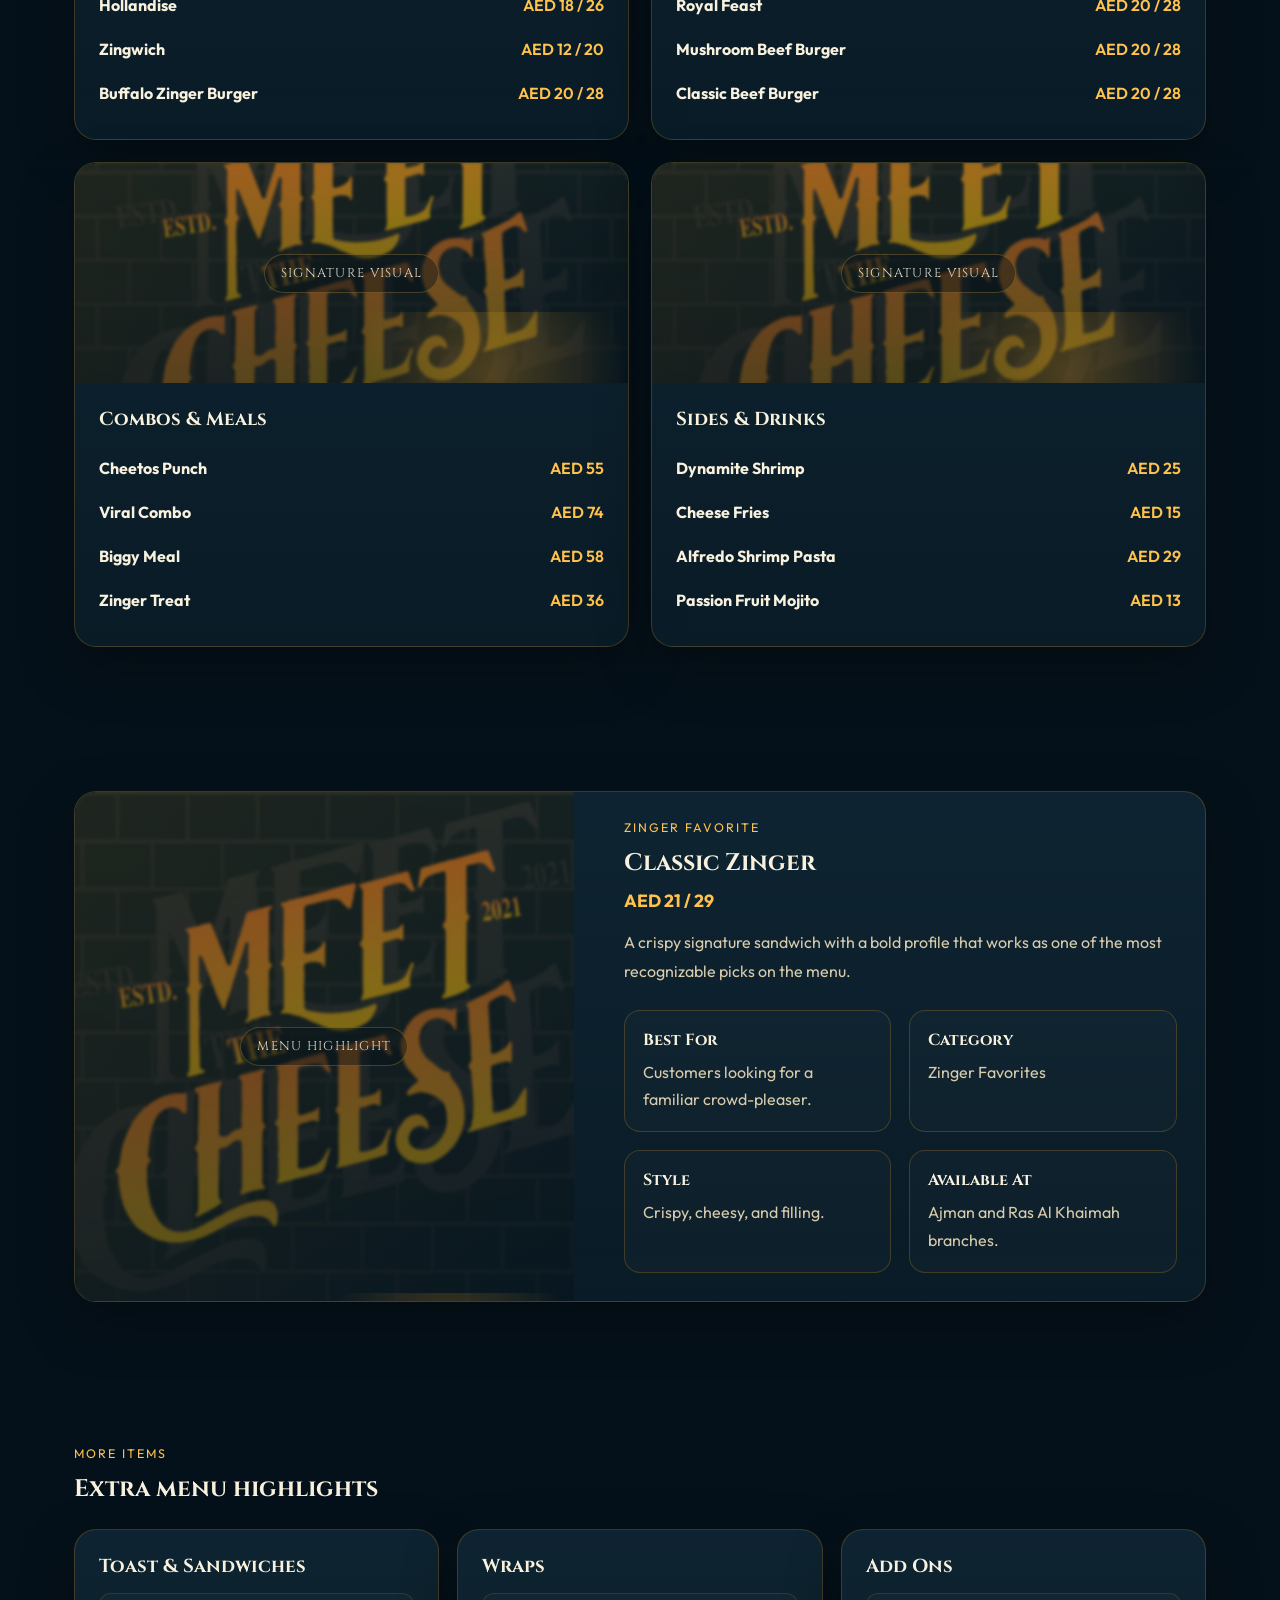
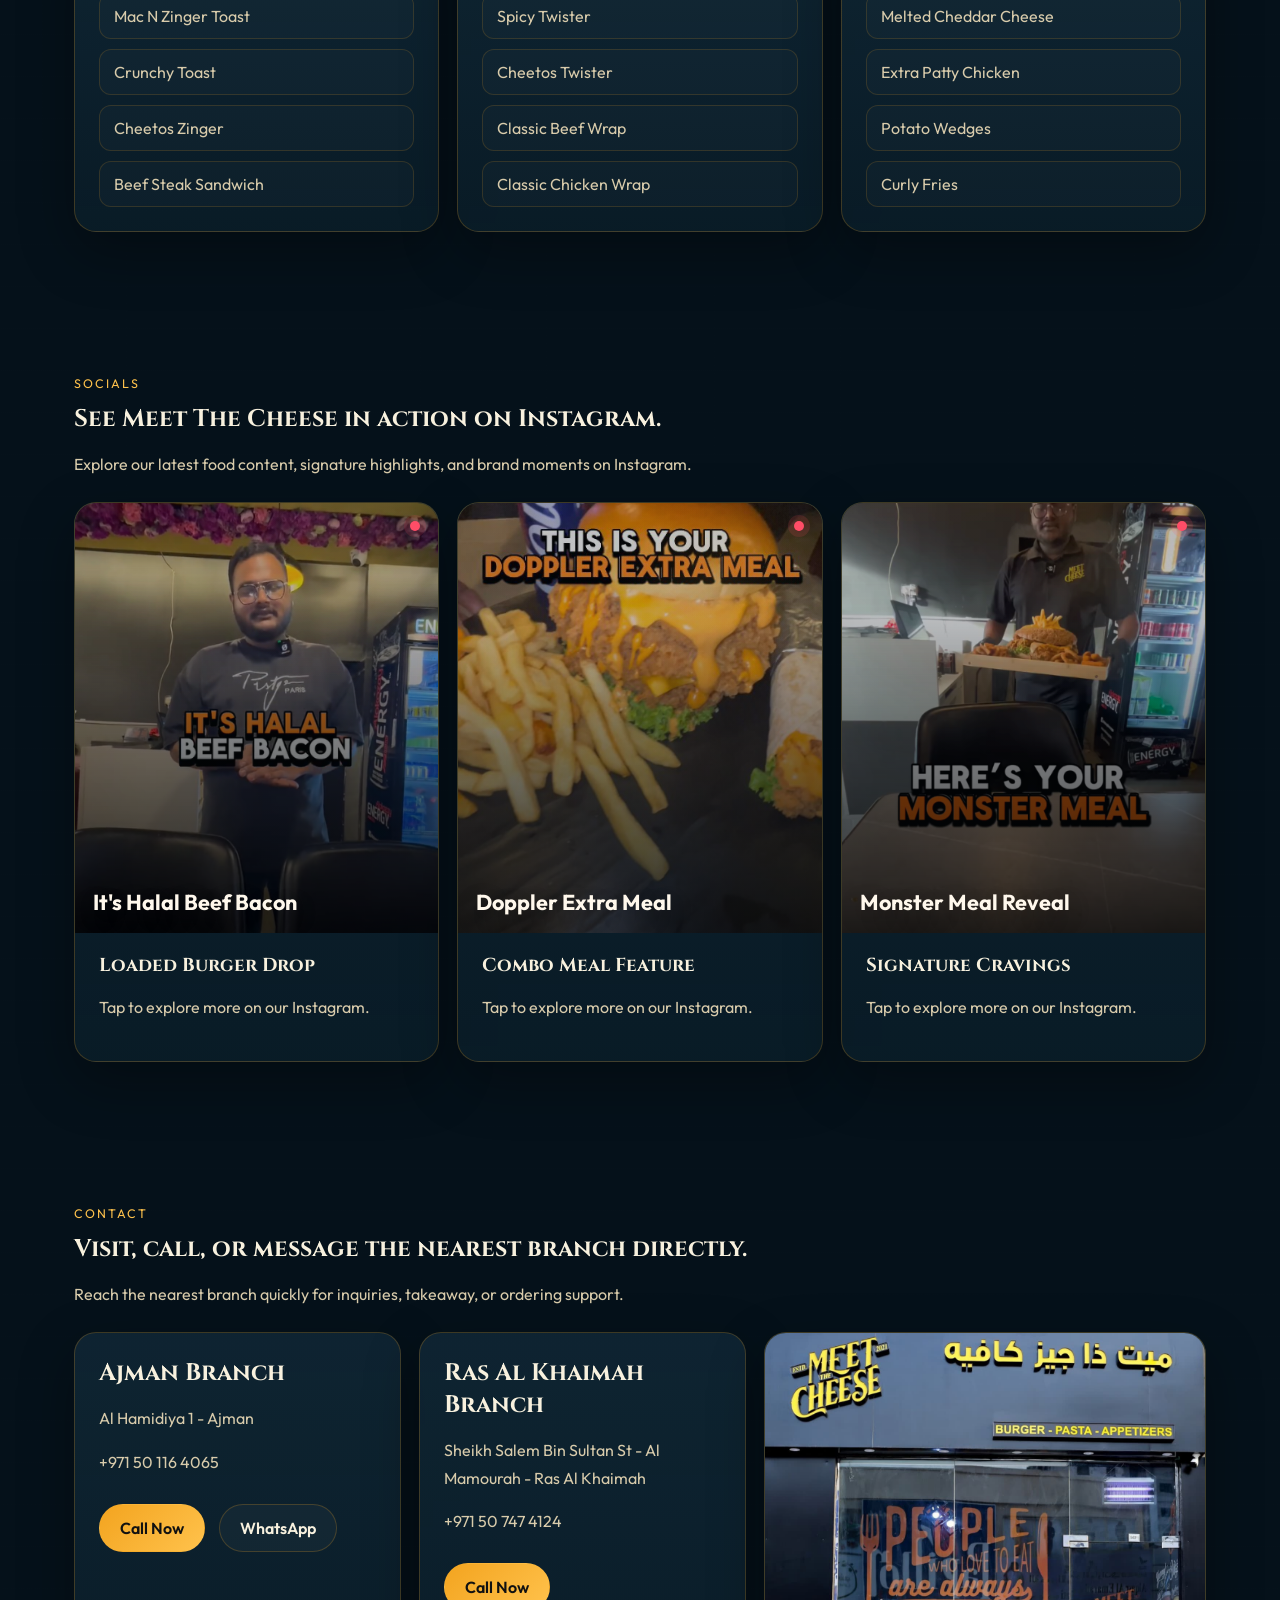
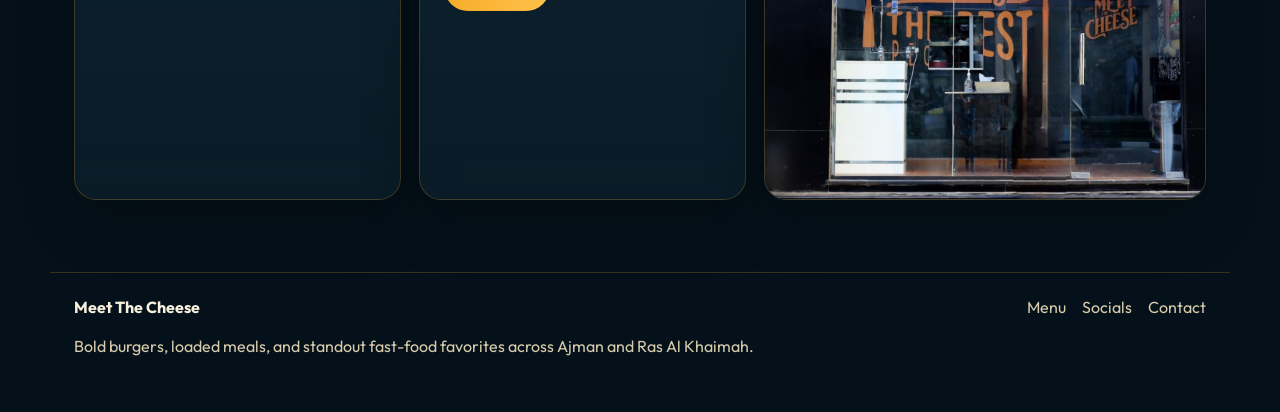
==== commit 3c895bda: "Replace hero Instagram button with branch link" ====
--- a/index.html
+++ b/index.html
@@ -57,7 +57,7 @@
                 </p>
                 <div class="hero-actions">
                     <a class="btn btn-primary" href="#menu">View Menu</a>
-                    <a class="btn btn-secondary" href="https://www.instagram.com/meetthecheese/" target="_blank" rel="noopener">Instagram</a>
+                    <a class="btn btn-secondary" href="#contact">Find Branch</a>
                 </div>
             </div>
             <div class="hero-spotlight">
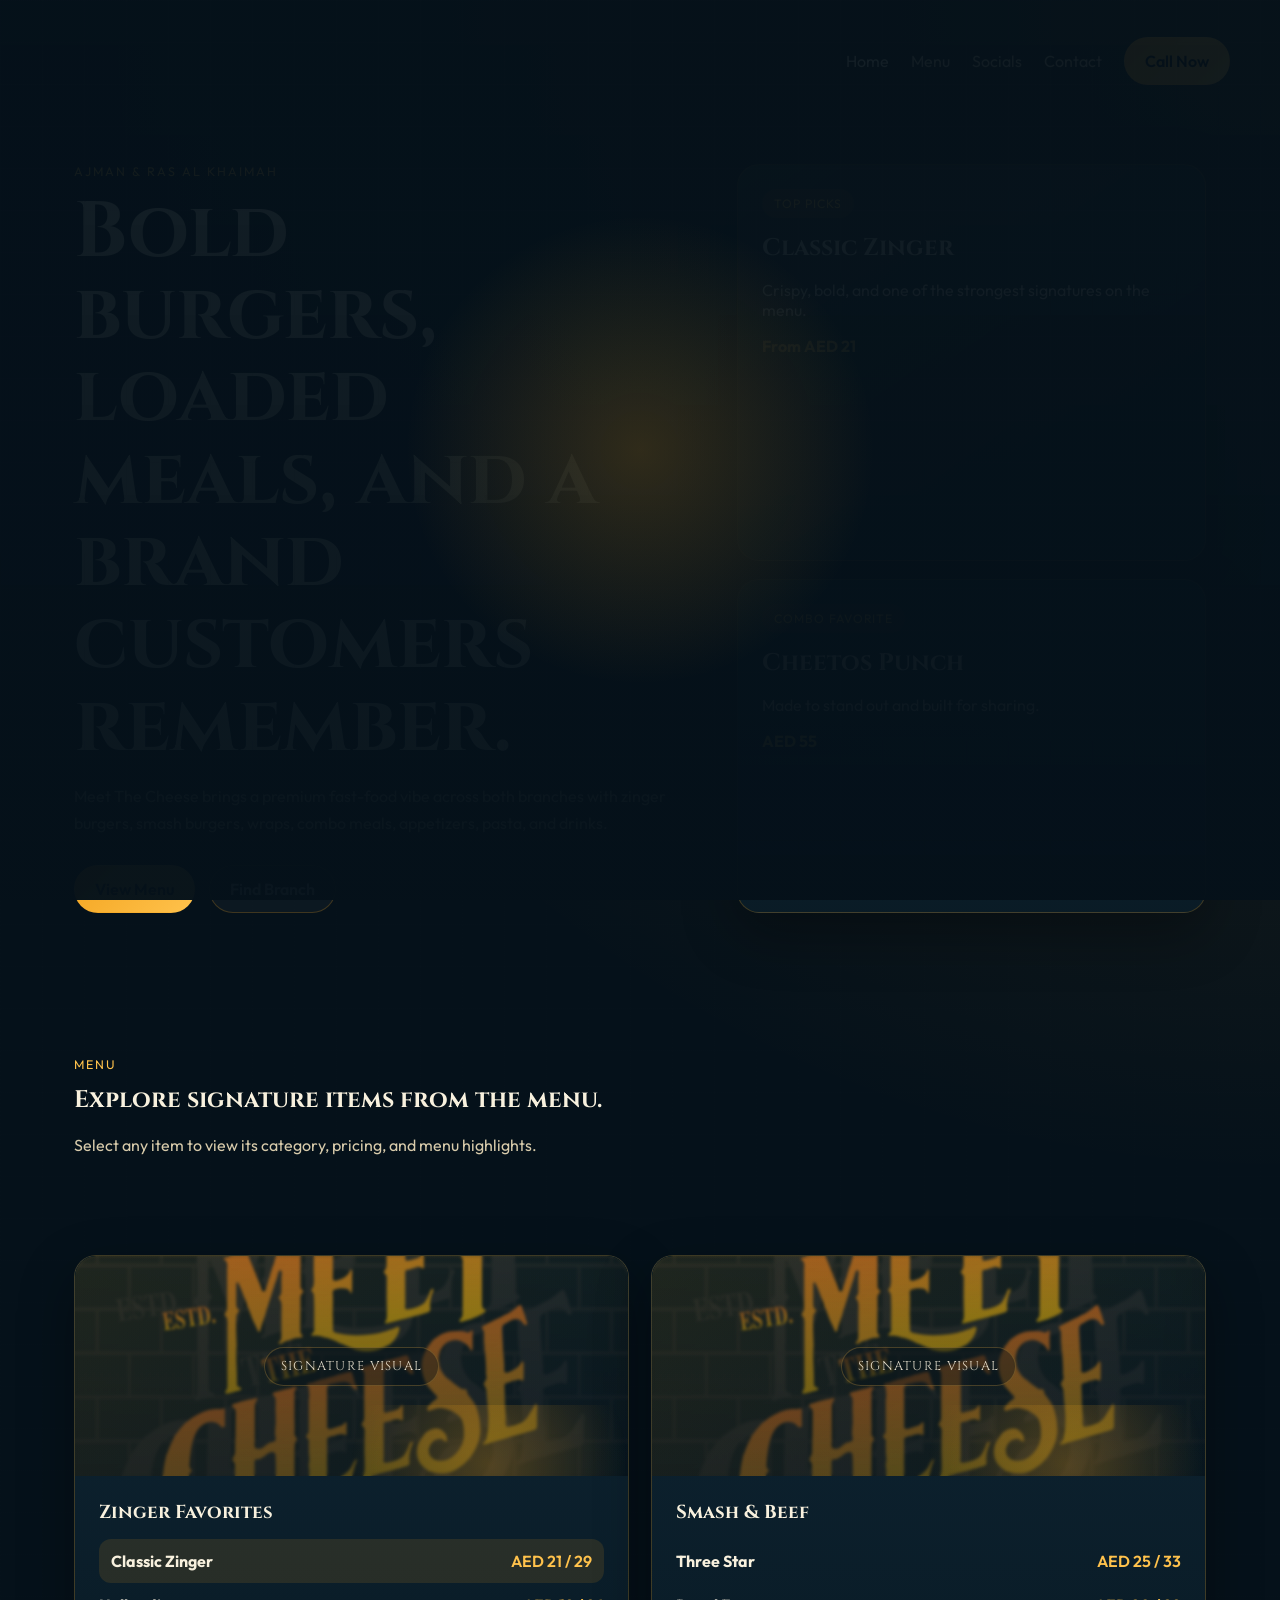
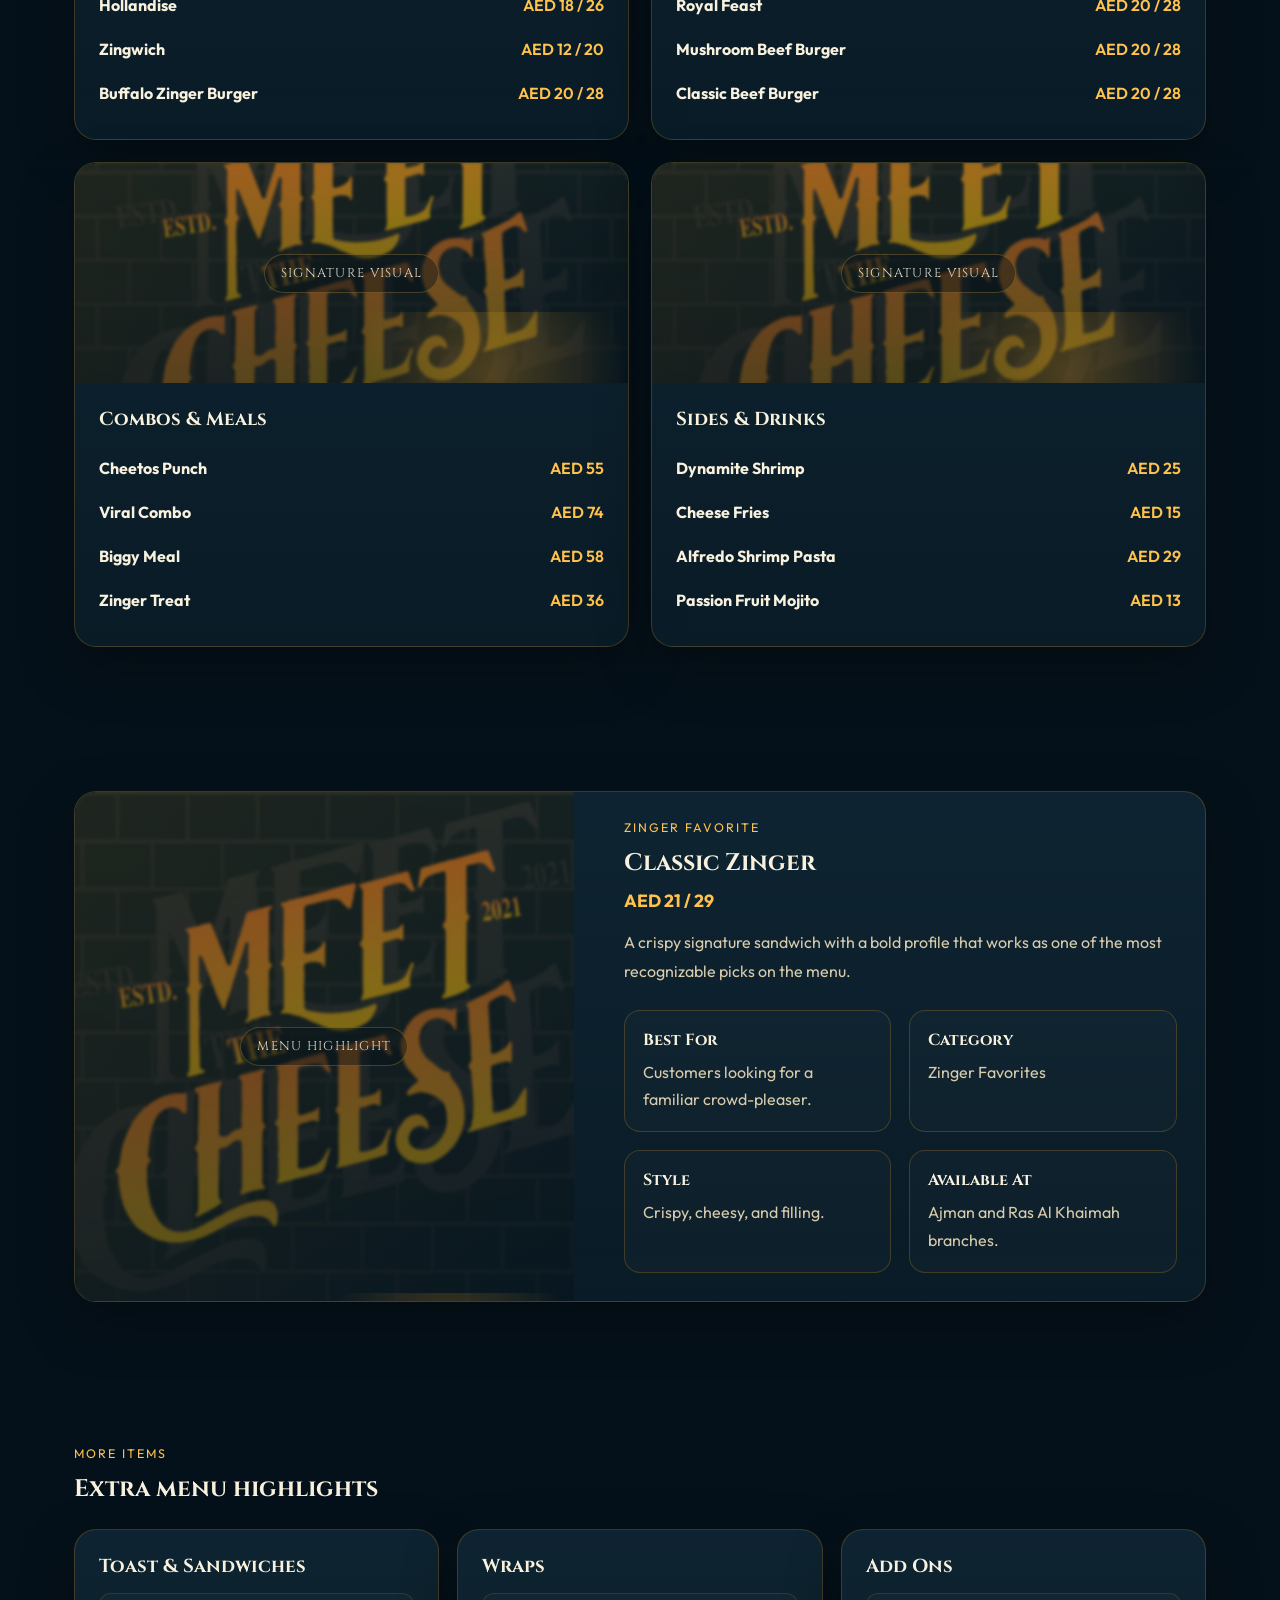
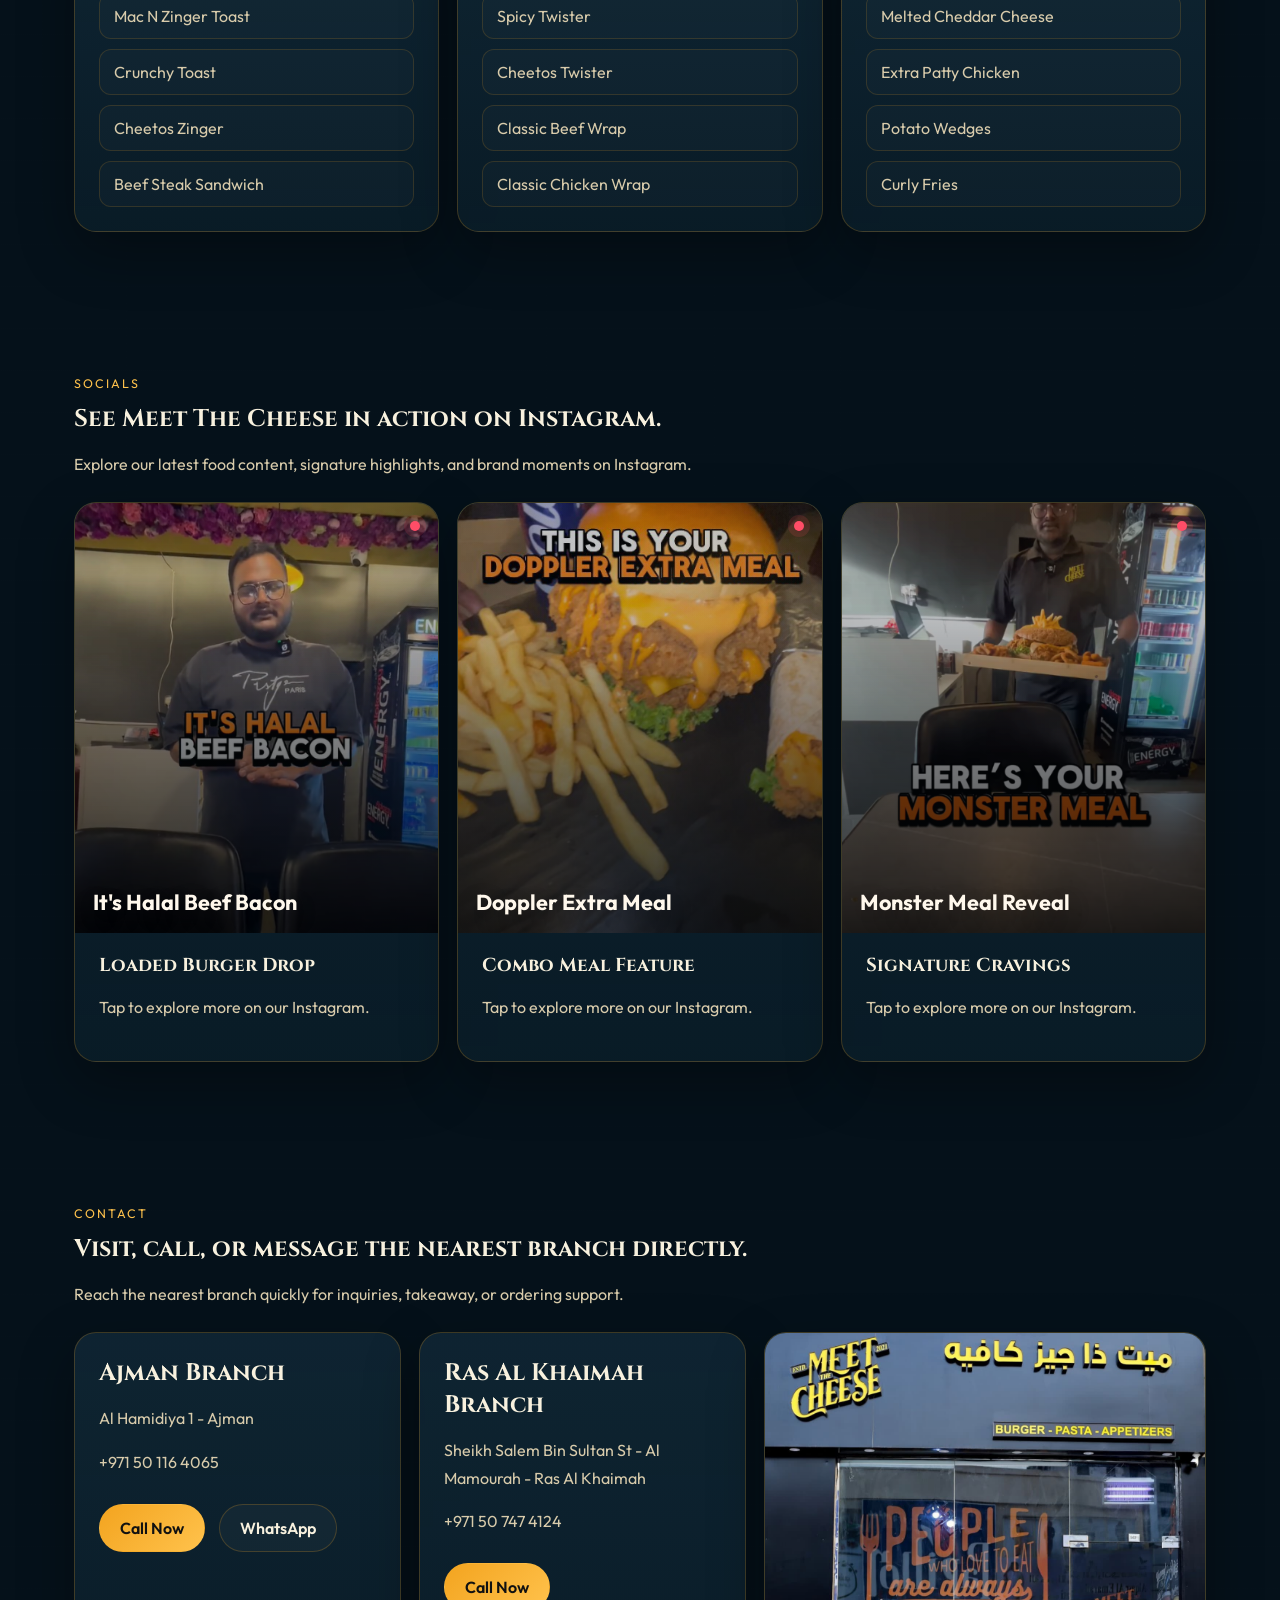
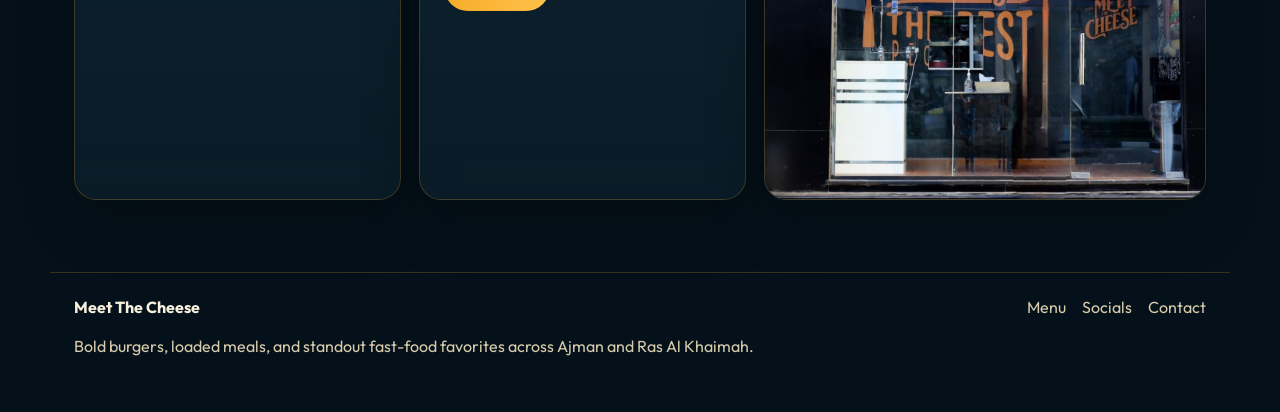
==== commit 518f6623: "Simplify header branding to logo only" ====
--- a/index.html
+++ b/index.html
@@ -24,10 +24,6 @@
                 <span class="brand-logo-image-wrap">
                     <img src="Images/Logo.png" alt="Meet The Cheese" class="brand-logo-image" id="nav-logo">
                 </span>
-                <span class="brand-copy">
-                    <strong>Meet The Cheese</strong>
-                    <span>Ajman & Ras Al Khaimah</span>
-                </span>
             </a>
 
             <button class="menu-toggle" type="button" aria-label="Toggle navigation" aria-expanded="false">
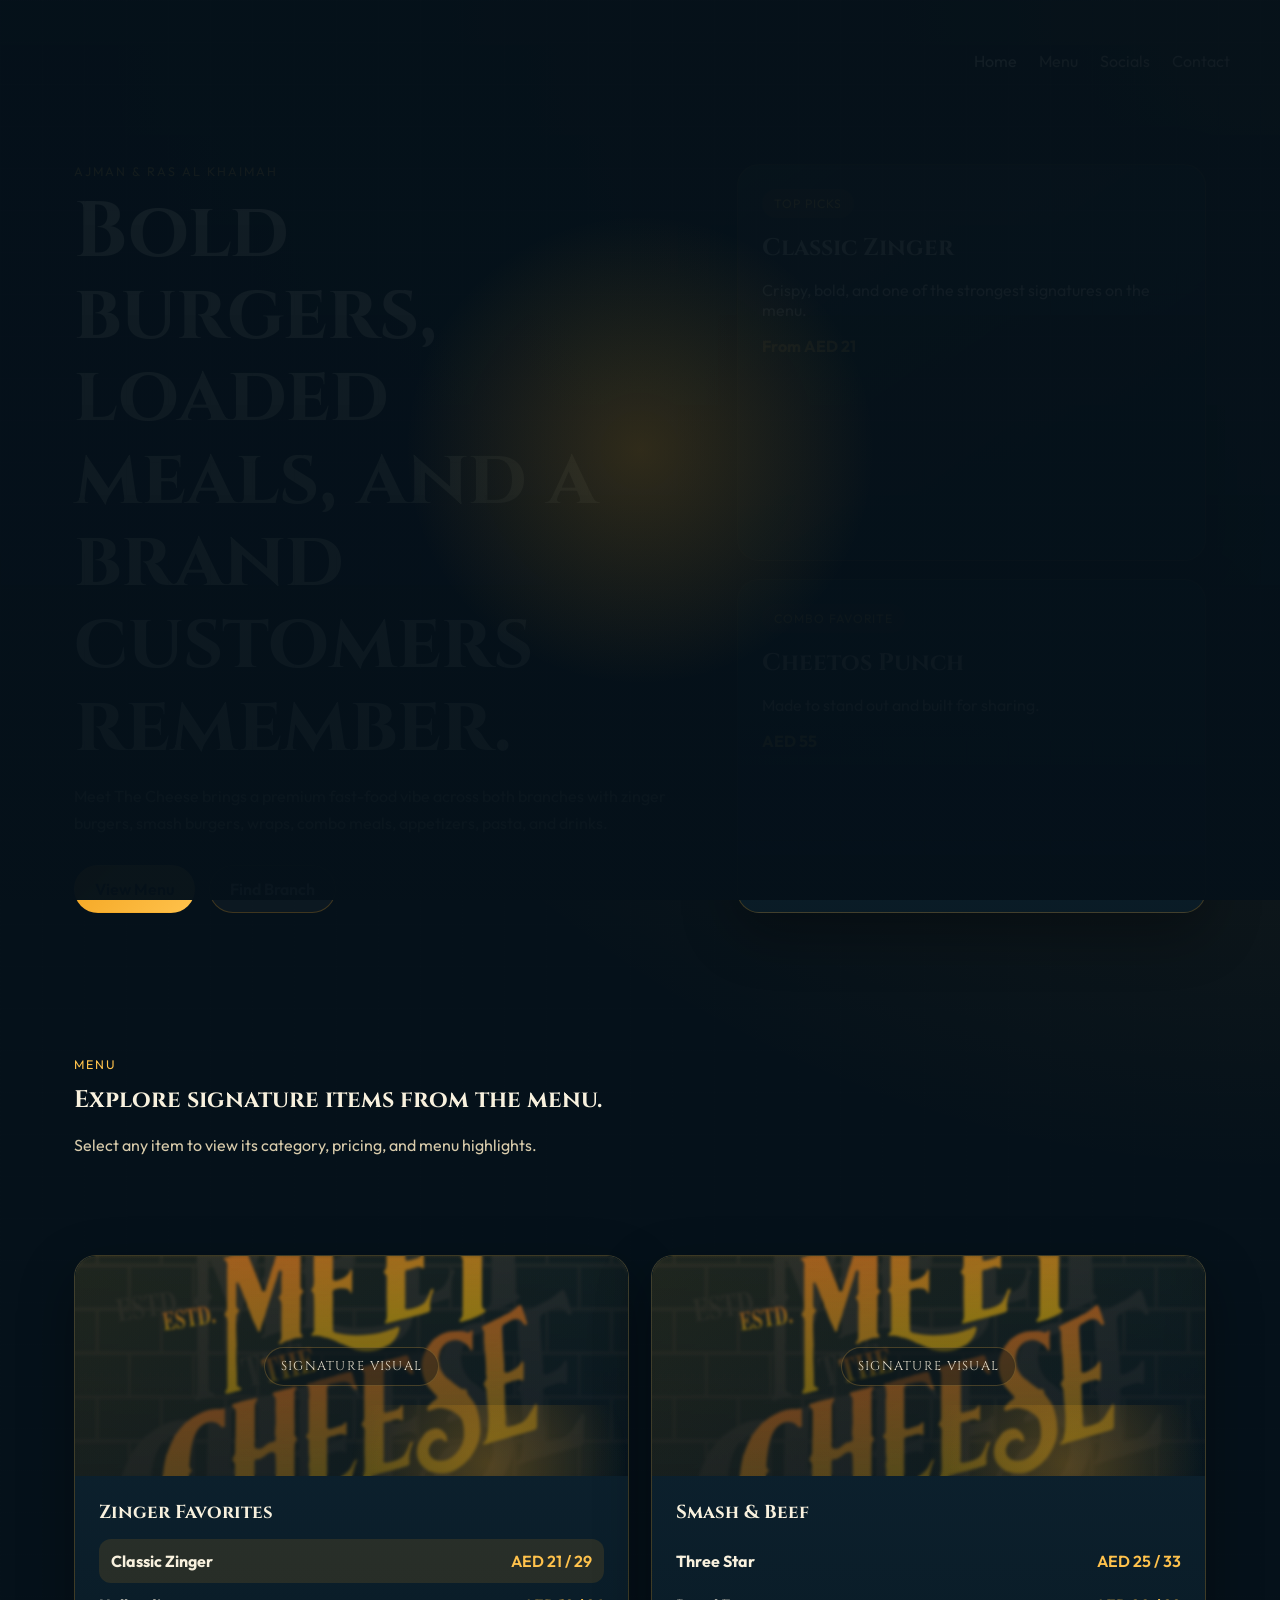
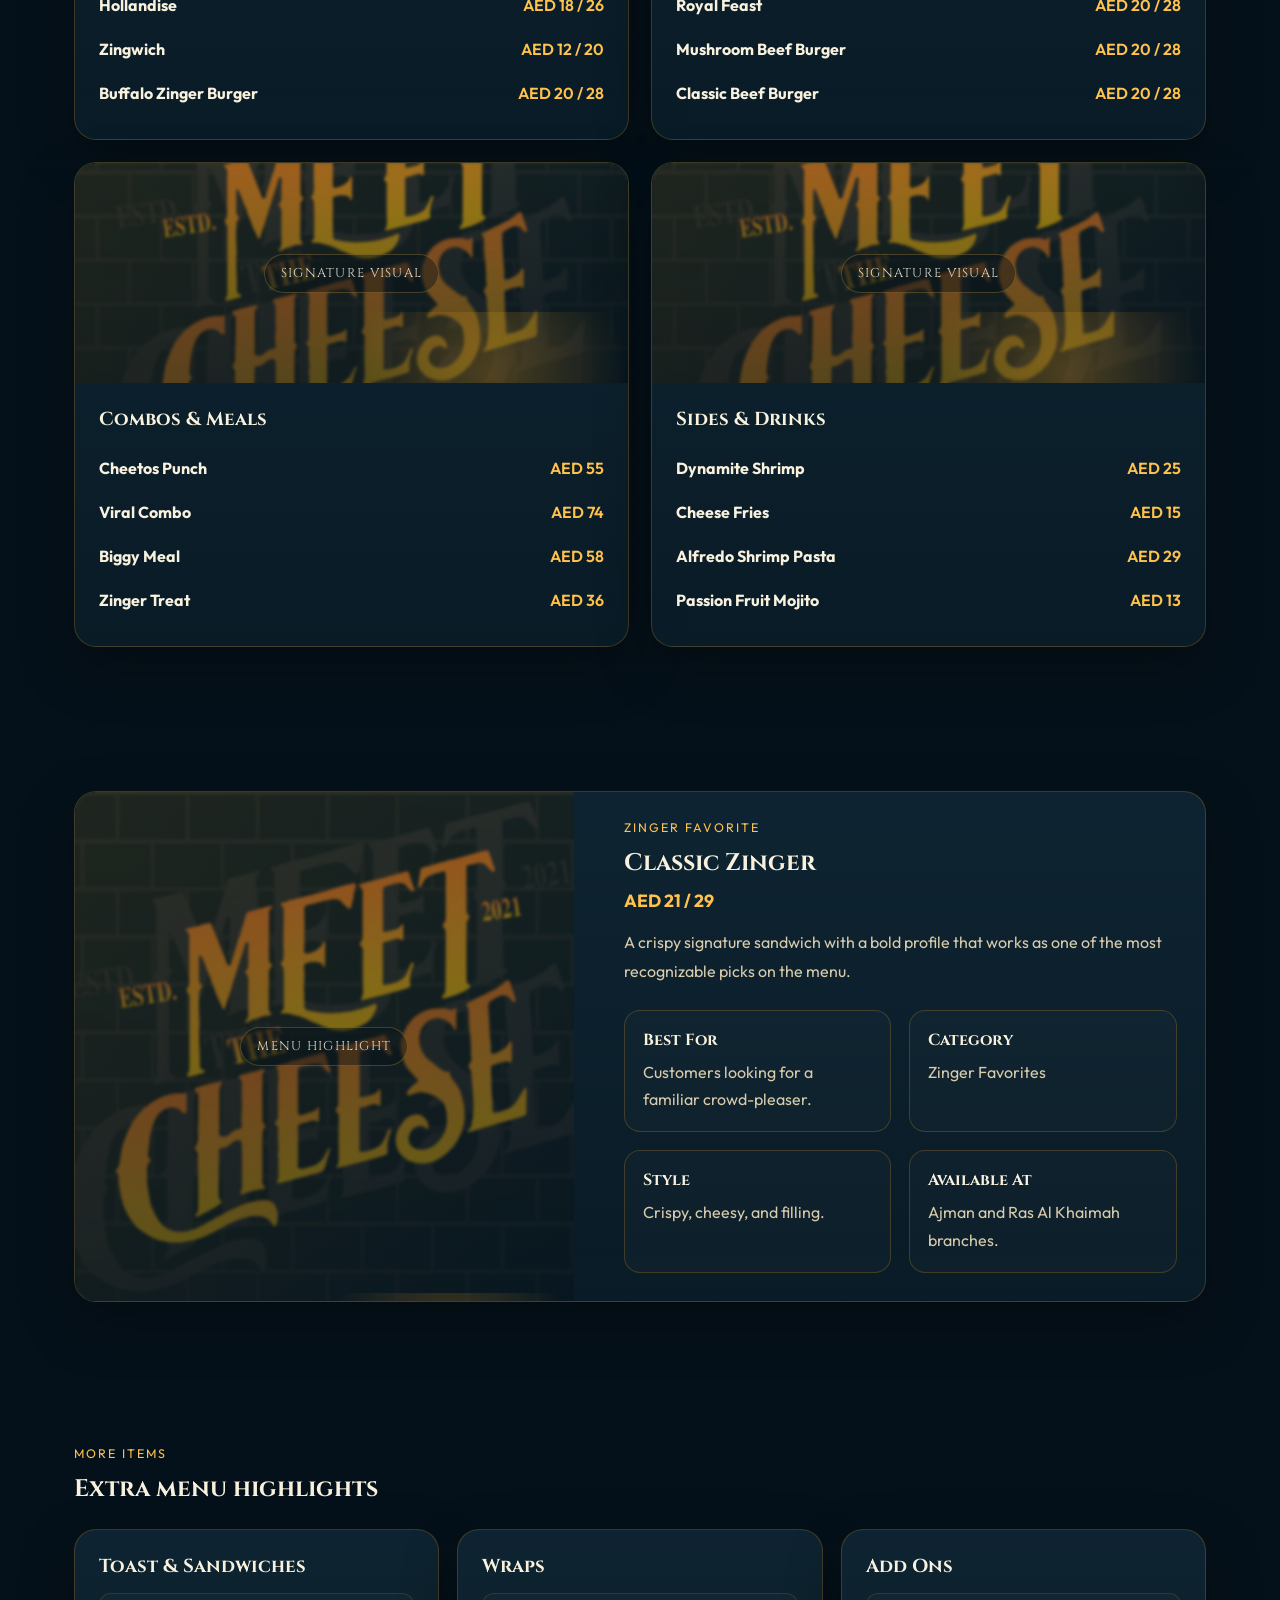
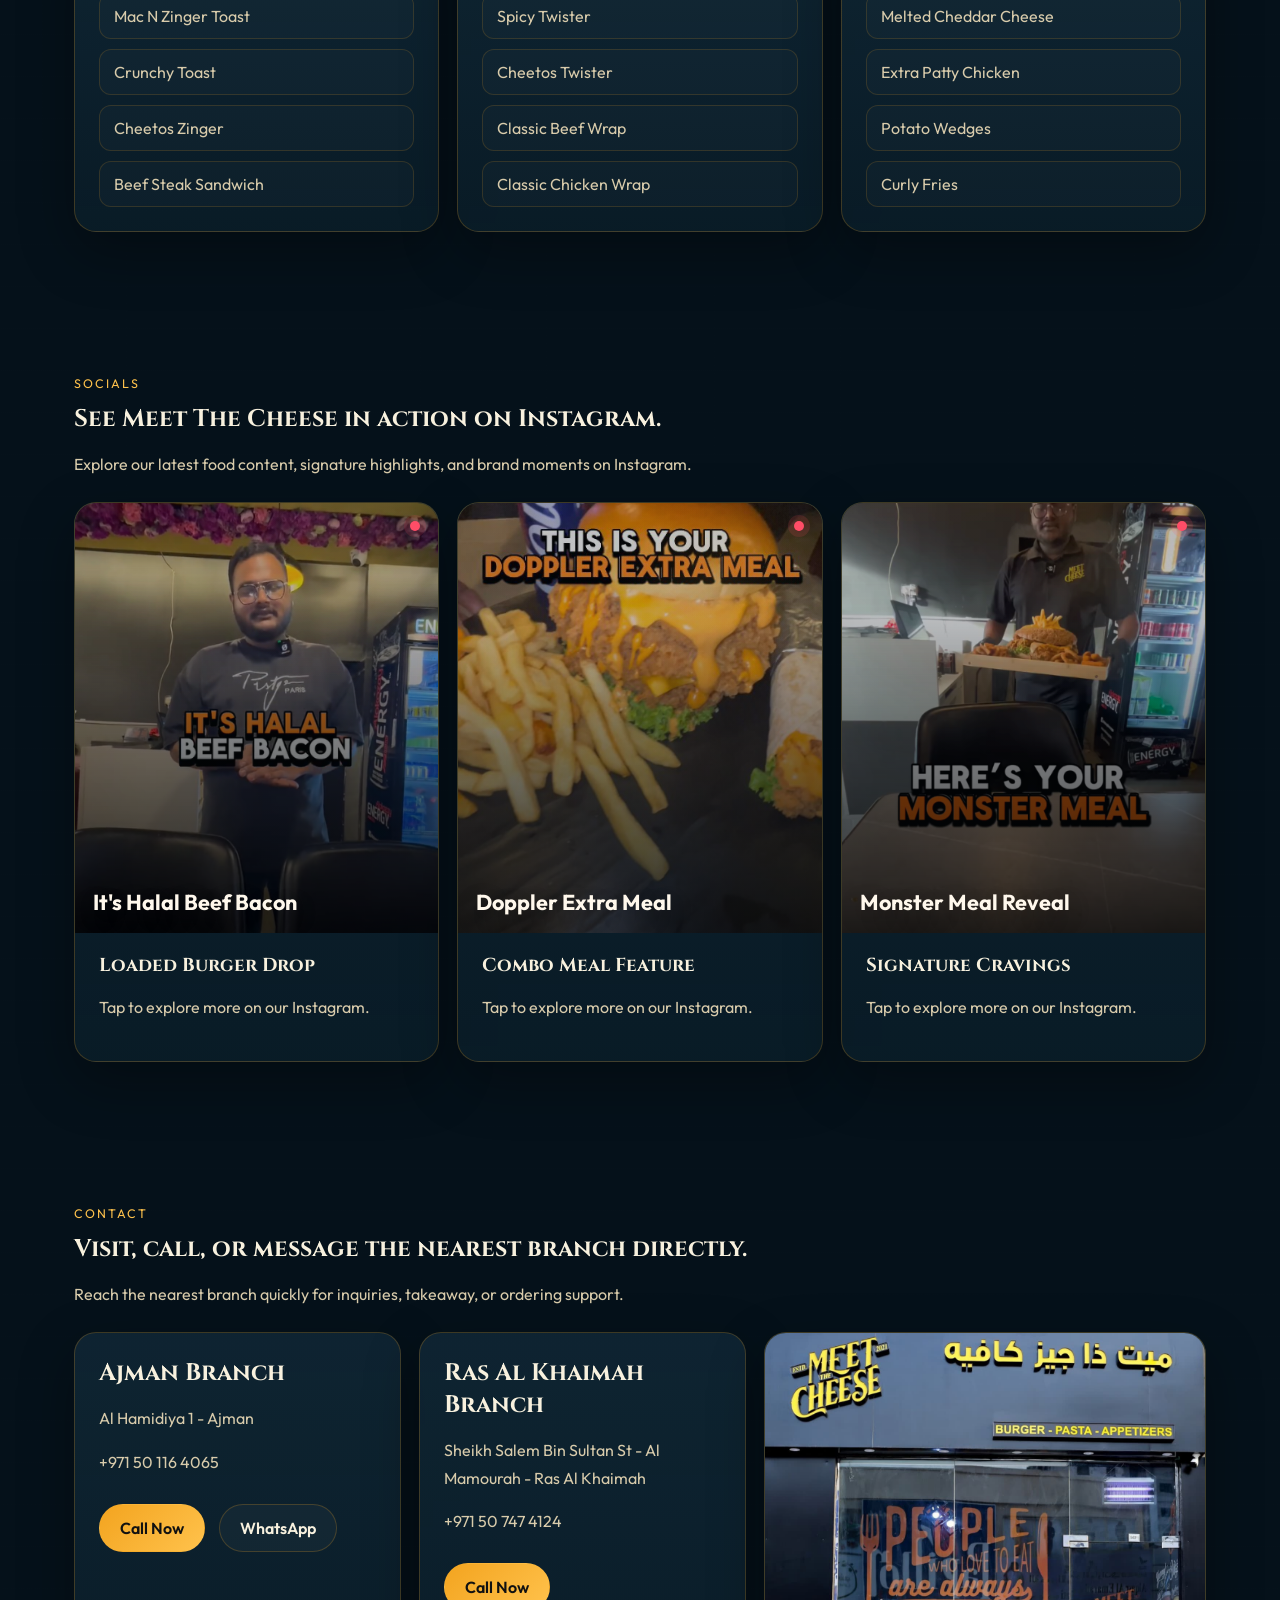
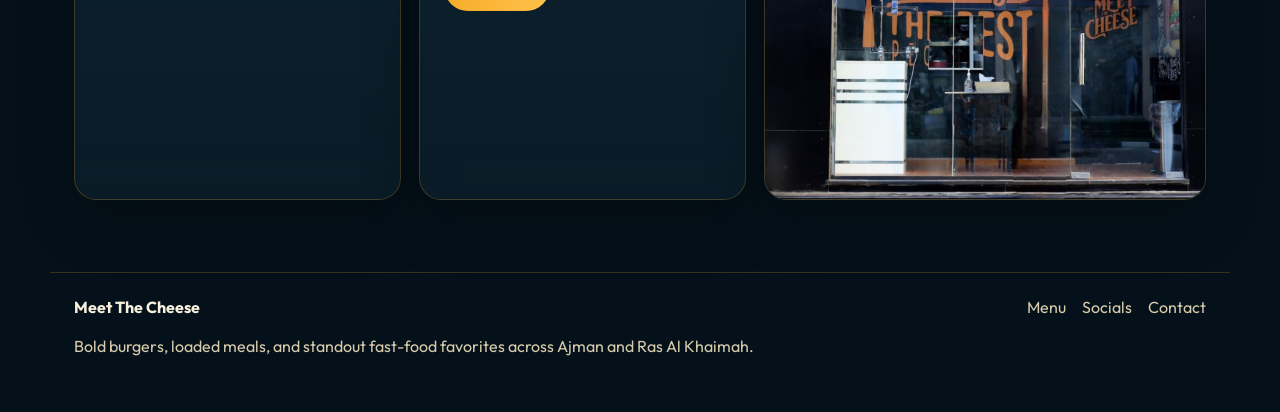
==== commit 0dde3946: "Remove navbar call button" ====
--- a/index.html
+++ b/index.html
@@ -37,7 +37,6 @@
                 <a href="#menu">Menu</a>
                 <a href="#socials">Socials</a>
                 <a href="#contact">Contact</a>
-                <a class="btn btn-small" href="tel:+971501164065">Call Now</a>
             </div>
         </nav>
     </header>
